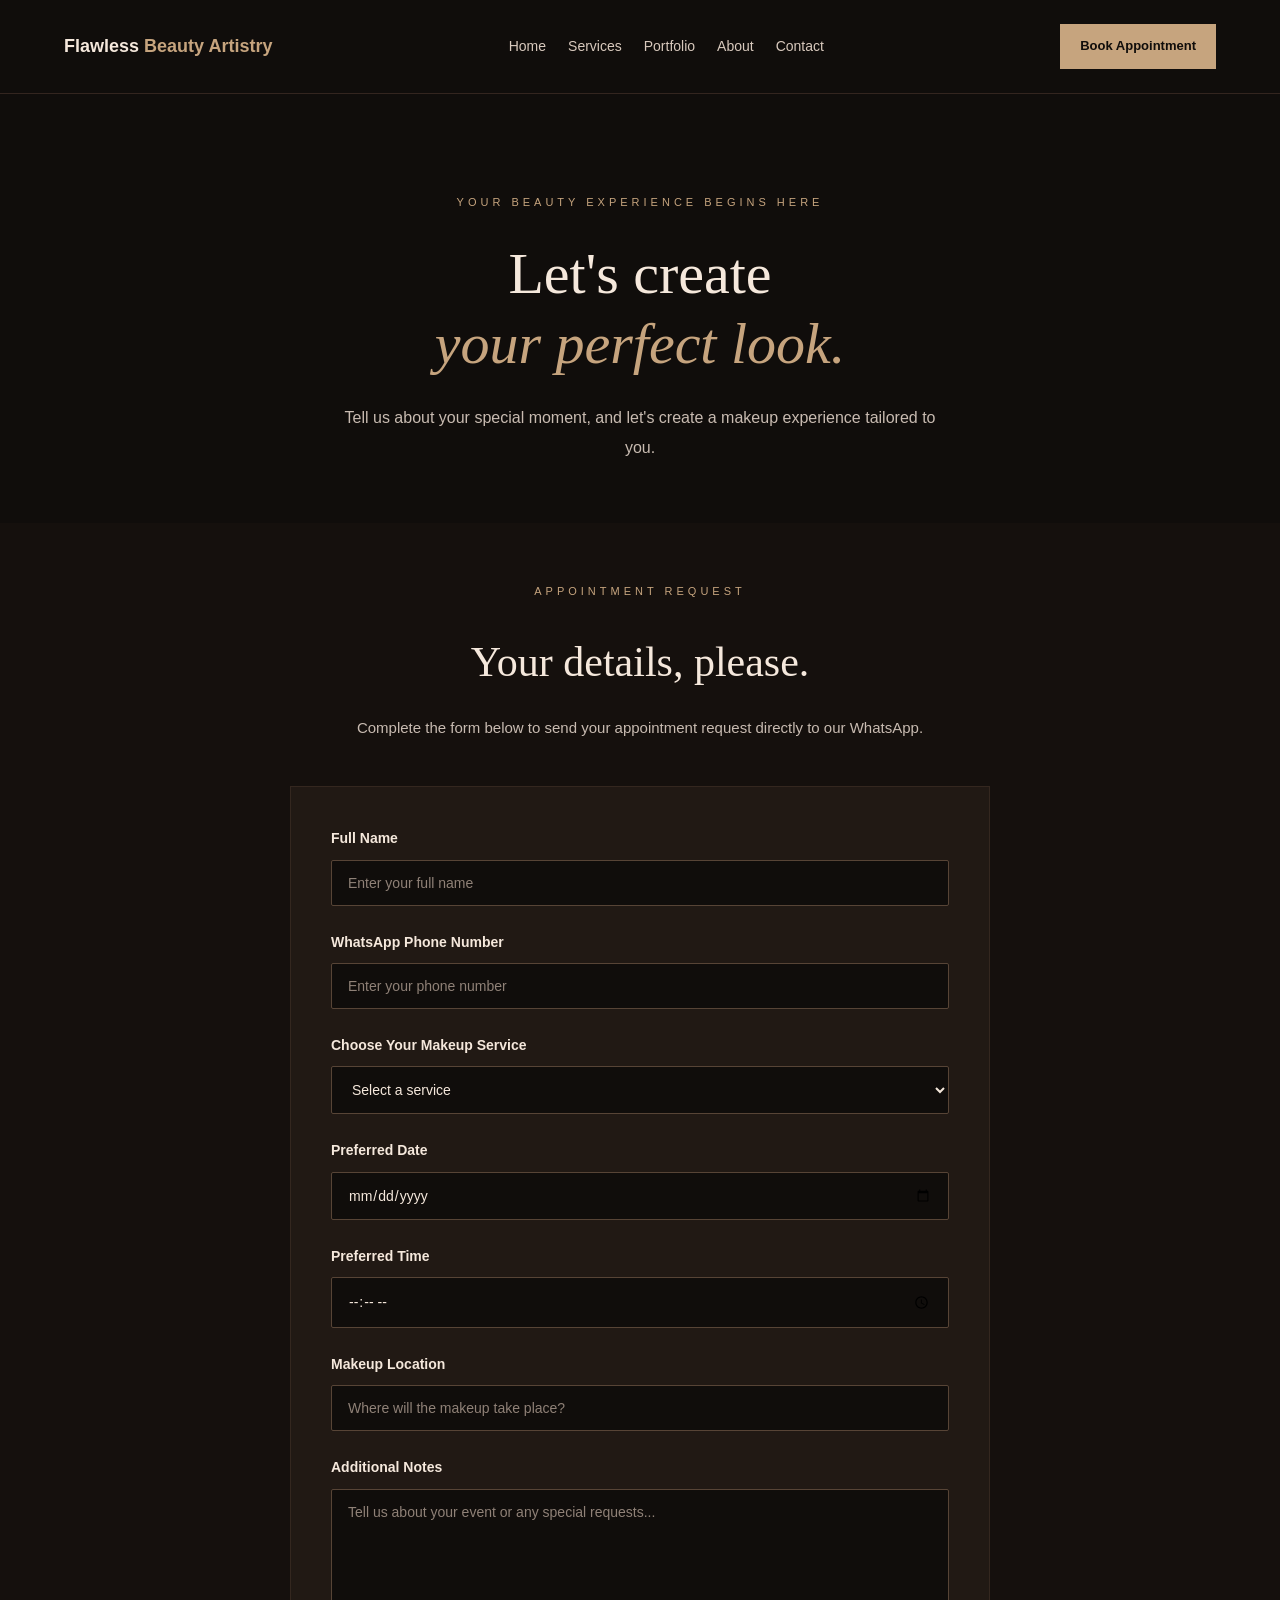
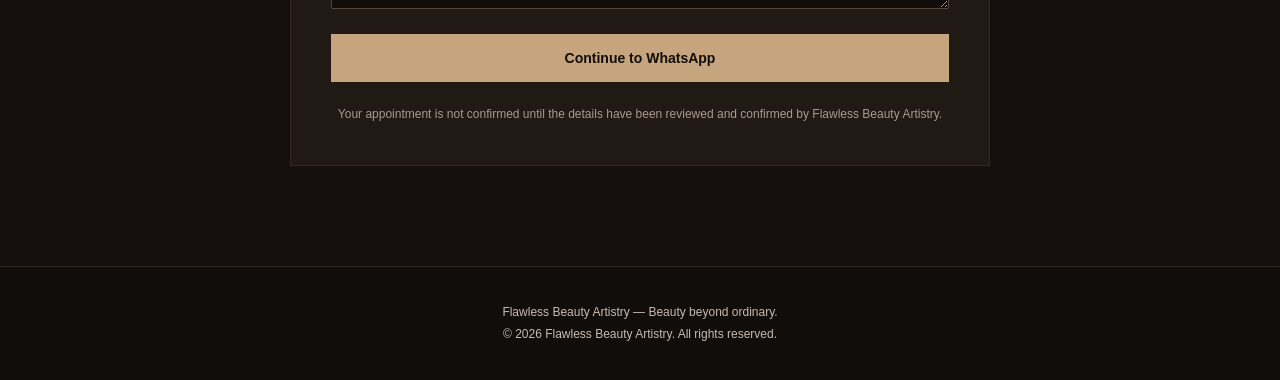
==== booking.html @ 5c8e1e5b "Initial commit: Flawless Beauty Artistry website" ====
<!DOCTYPE html>
<html lang="en">

<head>
    <meta charset="UTF-8">
    <meta name="viewport" content="width=device-width, initial-scale=1.0">

    <link rel="stylesheet" href="style.css">

    <title>Book an Appointment | Flawless Beauty Artistry</title>
</head>

<body>

    <!-- WEBSITE HEADER -->
    <header class="site-header">

        <a href="index.html" class="logo">
            Flawless <span>Beauty Artistry</span>
        </a>

        <nav class="main-nav">
            <a href="index.html">Home</a>
            <a href="services.html">Services</a>
            <a href="portfolio.html">Portfolio</a>
            <a href="about.html">About</a>
            <a href="contact.html">Contact</a>
        </nav>

        <a href="booking.html" class="booking-button">
            Book Appointment
        </a>

    </header>


    <!-- BOOKING PAGE INTRODUCTION -->
    <section class="booking-hero">

        <p class="section-label">YOUR BEAUTY EXPERIENCE BEGINS HERE</p>

        <h1>
            Let's create
            <span>your perfect look.</span>
        </h1>

        <p class="booking-intro">
            Tell us about your special moment, and let's create
            a makeup experience tailored to you.
        </p>

    </section>


    <!-- BOOKING FORM SECTION -->
    <section class="booking-form-section">

        <div class="booking-form-heading">

            <p class="section-label">APPOINTMENT REQUEST</p>

            <h2>Your details, please.</h2>

            <p>
                Complete the form below to send your appointment
                request directly to our WhatsApp.
            </p>

        </div>


        <!-- JavaScript will handle the form submission -->
        <form id="booking-form">

            <!-- CLIENT INFORMATION -->
            <div class="form-group">

                <label for="client-name">Full Name</label>

                <input
                    type="text"
                    id="client-name"
                    name="clientName"
                    placeholder="Enter your full name"
                    required
                >

            </div>


            <div class="form-group">

                <label for="client-phone">WhatsApp Phone Number</label>

                <input
                    type="tel"
                    id="client-phone"
                    name="clientPhone"
                    placeholder="Enter your phone number"
                    required
                >

            </div>


            <!-- MAKEUP SERVICE -->
            <div class="form-group">

                <label for="makeup-service">Choose Your Makeup Service</label>

                <select id="makeup-service" name="makeupService" required>

                    <option value="">Select a service</option>

                    <option value="Bridal Makeup">Bridal Makeup</option>

                    <option value="Traditional Wedding Makeup">
                        Traditional Wedding Makeup
                    </option>

                    <option value="Special Occasion Makeup">
                        Special Occasion Makeup
                    </option>

                    <option value="Photoshoot Makeup">
                        Photoshoot Makeup
                    </option>

                    <option value="Other">Other</option>

                </select>

            </div>


            <!-- APPOINTMENT DATE AND TIME -->
            <div class="form-group">

                <label for="appointment-date">Preferred Date</label>

                <input
                    type="date"
                    id="appointment-date"
                    name="appointmentDate"
                    required
                >

            </div>


            <div class="form-group">

                <label for="appointment-time">Preferred Time</label>

                <input
                    type="time"
                    id="appointment-time"
                    name="appointmentTime"
                    required
                >

            </div>


            <!-- LOCATION -->
            <div class="form-group">

                <label for="appointment-location">Makeup Location</label>

                <input
                    type="text"
                    id="appointment-location"
                    name="appointmentLocation"
                    placeholder="Where will the makeup take place?"
                    required
                >

            </div>


            <!-- ADDITIONAL INFORMATION -->
            <div class="form-group">

                <label for="additional-notes">
                    Additional Notes
                </label>

                <textarea
                    id="additional-notes"
                    name="additionalNotes"
                    rows="5"
                    placeholder="Tell us about your event or any special requests..."
                ></textarea>

            </div>


            <!-- FORM SUBMISSION -->
            <button type="submit" class="booking-button">
                Continue to WhatsApp
            </button>

            <p class="form-note">
                Your appointment is not confirmed until the details
                have been reviewed and confirmed by Flawless Beauty Artistry.
            </p>

        </form>

    </section>


    <!-- WEBSITE FOOTER -->
    <footer class="site-footer">

        <p>
            Flawless Beauty Artistry — Beauty beyond ordinary.
        </p>

        <p>
            &copy; 2026 Flawless Beauty Artistry. All rights reserved.
        </p>

    </footer>


    <!-- JavaScript -->
    <script src="script.js"></script>

</body>

</html>
---- style.css ----
/* STEP 1: Basic page reset */

* {
    margin: 0;
    padding: 0;
    box-sizing: border-box;
}

/* STEP 2: Main website appearance */

body {
    background-color: #100D0B;
    color: #F5E8DC;
    font-family: Arial, sans-serif;
    line-height: 1.6;
}


/* NAVIGATION BAR */

.site-header {

display: flex;
flex-wrap: wrap;
justify-content: space-between;
align-items: center;
padding: 24px 5%;
border-bottom: 1px solid #33251F;
gap: 30px;

}

.logo {
  
color: #F5E8DC;
text-decoration: none;
font-size: 18px;
font-weight: bold;
white-space: nowrap;

}

.logo span {
color: #C6A47E;
}

.main-nav {
display: flex;
align-items: center;
gap: 22px;
}

.main-nav a {
color: #D8C9BD;
text-decoration: none;
font-size: 14px;
transition: color 0.3s ease;
}

.main-nav a:hover {
color: #C6A47E;
}

.booking-button {
display: inline-block;
background-color: #C6A47E;
color: #100D0B;
padding: 12px 20px;
text-decoration: none;
font-size: 13px;
font-weight: bold;
white-space: nowrap;
transition: background-color 0.3s ease;
}

.booking-button:hover {
background-color: #E1C6A5;
}

/* HERO SECTION */

.hero {
min-height: 80vh;
display: grid;
grid-template-columns: 1fr 0.9fr;
align-items: center;
gap: 55px;
padding: 60px 8%;

}

.hero-content {
max-width: 600px;
}

.hero-label {
color: #C6A47E;
font-size: 12px;
letter-spacing: 4px;
margin-bottom: 25px;
}

.hero h1 {
font-family: Georgia, serif;
font-size: clamp(42px, 5vw, 72px);
font-weight: normal;
line-height: 1.12;
margin-bottom: 25px;
}

.hero h1 span {
display: block;
color: #C6A47E;
font-style: italic;
}

.hero-description {
color: #C8BBB1;
font-size: 16px;
line-height: 1.9;
max-width: 460px;
margin-bottom: 32px;
}

.hero-buttons {
display: flex;
align-items: center;
flex-wrap: wrap;
gap: 18px;
}

.secondary-button {
color: #F5E8DC;
text-decoration: none;
font-size: 14px;
border-bottom: 1px solid #C6A47E;
padding: 10px 0;
}

.hero-note {
margin-top: 45px;
color: #8F8177;
font-size: 10px;
letter-spacing: 2px;
}

.hero-image {
width: 100%;
height: 540px;
overflow: hidden;
}

.hero-image img {
width: 100%;
height: 100%;
object-fit: cover;
display: block;
}

/* BRAND INTRODUCTION SECTION */

.brand-intro {
padding: 110px 8%;
background-color: #100D0B;
text-align: center;
}

.brand-intro-content {
max-width: 850px;
margin: 0 auto;
}

.section-label {
color: #C6A47E;
font-size: 11px;
letter-spacing: 4px;
margin-bottom: 28px;
}

.brand-intro h2 {
color: #F5E8DC;
font-family: Georgia, serif;
font-size: clamp(32px, 4vw, 52px);
font-weight: 400;
line-height: 1.25;
margin-bottom: 28px;
}

.brand-intro h2 span {
display: block;
color: #C6A47E;
font-style: italic;
}

.brand-description {
max-width: 650px;
margin: 0 auto;
color: #C8BBB1;
font-size: 15px;
line-height: 1.9;
}

.brand-divider {
width: 65px;
height: 1px;
background-color: #C6A47E;
margin: 38px auto;
}

.brand-signature {
color: #C6A47E;
font-size: 10px;
letter-spacing: 3px;
line-height: 1.8;
}

/* SERVICES SECTION */

.services-section {
padding: 110px 8%;
background-color: #15100D;
}

.services-heading {
max-width: 700px;
margin: 0 auto 60px;
text-align: center;
}

.services-heading h2 {
color: #F5E8DC;
font-family: Georgia, serif;
font-size: clamp(32px, 4vw, 52px);
font-weight: 400;
line-height: 1.2;
margin-bottom: 24px;
}

.services-heading h2 span {
display: block;
color: #C6A47E;
font-style: italic;
}

.services-intro {
max-width: 550px;
margin: 0 auto;
color: #C8BBB1;
font-size: 15px;
line-height: 1.9;
}

.services-grid {
display: grid;
grid-template-columns: repeat(3, minmax(0, 1fr));
gap: 28px;
}

.service-card {
min-width: 0;
}

.service-image {
position: relative;
height: 340px;
background-color: #28201A;
overflow: hidden;
}

.service-image span {
position: absolute;
top: 18px;
left: 18px;
color: #F5E8DC;
font-size: 12px;
letter-spacing: 2px;
}

.service-info {
padding: 24px 0;
}

.service-info h3 {
color: #F5E8DC;
font-family: Georgia, serif;
font-size: 24px;
font-weight: 400;
margin-bottom: 12px;
}

.service-info p {
color: #C8BBB1;
font-size: 14px;
line-height: 1.8;
}

.services-footer {
margin-top: 35px;
text-align: center;
}

/* PORTFOLIO SECTION */

.portfolio-section {
padding: 110px 8%;
background-color: #100D0B;
}

.portfolio-heading {
max-width: 700px;
margin: 0 auto 60px;
text-align: center;
}

.portfolio-heading h2 {
color: #F5E8DC;
font-family: Georgia, serif;
font-size: clamp(32px, 4vw, 52px);
font-weight: 400;
line-height: 1.2;
margin-bottom: 24px;
}

.portfolio-heading h2 span {
display: block;
color: #C6A47E;
font-style: italic;
}

.portfolio-intro {
max-width: 550px;
margin: 0 auto;
color: #C8BBB1;
font-size: 15px;
line-height: 1.9;
}

.portfolio-grid {
display: grid;
grid-template-columns: repeat(3, minmax(0, 1fr));
gap: 28px;
}

.portfolio-item {
position: relative;
min-width: 0;
height: 400px;
overflow: hidden;
background-color: #28201A;
}

.portfolio-item img {
width: 100%;
height: 100%;
display: block;
object-fit: cover;
}

.portfolio-caption {

position: absolute;
right: 0;
bottom: 0;
left: 0;
padding: 50px 22px 22px;
background: linear-gradient(
transparent,
rgba(16, 13, 11, 0.95)
);

}

.portfolio-caption span {
color: #C6A47E;
font-size: 10px;
letter-spacing: 2px;
}

.portfolio-caption h3 {
margin-top: 10px;
color: #F5E8DC;
font-family: Georgia, serif;
font-size: 24px;
font-weight: 400;
}

.portfolio-footer {

margin-top: 40px;
text-align: center;

}


/* ABOUT THE ARTIST SECTION */

.about-artist {
display: grid;
grid-template-columns: 0.9fr 1.1fr;
align-items: center;
gap: 80px;
padding: 110px 8%;
background-color: #15100D;
}

.about-artist-image {
height: 520px;
overflow: hidden;
}

.about-artist-image img {
width: 100%;
height: 100%;
display: block;
object-fit: cover;
}

.about-artist-content h2 {
margin-bottom: 28px;
color: #F5E8DC;
font-family: Georgia, serif;
font-size: clamp(32px, 4vw, 48px);
font-weight: 400;
line-height: 1.25;
}

.about-artist-content h2 span {
display: block;
color: #C6A47E;
font-style: italic;
}

.about-artist-description {
margin-bottom: 20px;
color: #C8BBB1;
font-size: 15px;
line-height: 1.9;
}

.about-artist-content .secondary-button {
display: inline-block;
margin-top: 14px;
}


/* BOOKING CALL-TO-ACTION SECTION */

.booking-cta {
padding: 110px 8%;
text-align: center;
background-color: #211914;
}

.booking-cta h2 {
max-width: 850px;
margin: 0 auto 25px;
color: #F5E8DC;
font-family: Georgia, serif;
font-size: clamp(32px, 4vw, 52px);
font-weight: 400;
line-height: 1.25;
}

.booking-cta h2 span {
display: block;
color: #C6A47E;
font-style: italic;
}

.booking-cta-description {
max-width: 600px;
margin: 0 auto 35px;
color: #C8BBB1;
font-size: 15px;
line-height: 1.9;
}

.booking-cta-button {
display: inline-block;
padding: 16px 28px;
background-color: #C6A47E;
color: #100D0B;
text-decoration: none;
font-size: 13px;
font-weight: bold;
transition: background-color 0.3s ease;
}

.booking-cta-button:hover {
background-color: #E1C6A5;
}

.booking-cta-note {

margin-top: 35px;
color: #8F8177;
font-size: 10px;
letter-spacing: 3px;
line-height: 1.8;

}


/* CONTACT SECTION */

.contact-section {
padding: 110px 8%;
text-align: center;
background-color: #100D0B;
}

.contact-section h2 {
max-width: 800px;
margin: 0 auto 25px;
color: #F5E8DC;
font-family: Georgia, serif;
font-size: clamp(32px, 4vw, 52px);
font-weight: 400;
line-height: 1.25;
}

.contact-section h2 span {
display: block;
color: #C6A47E;
font-style: italic;
}

.contact-description {
max-width: 600px;
margin: 0 auto 35px;
color: #C8BBB1;
font-size: 15px;
line-height: 1.9;
}

.contact-links {
display: flex;
justify-content: center;
align-items: center;
flex-wrap: wrap;
gap: 18px;
}

.contact-link {
display: inline-block;
padding: 15px 25px;
background-color: #C6A47E;
color: #100D0B;
text-decoration: none;
font-size: 13px;
font-weight: bold;
transition: background-color 0.3s ease;
}

.contact-link:hover {
background-color: #E1C6A5;
}

.secondary-contact-link {
background-color: transparent;
color: #F5E8DC;
border: 1px solid #C6A47E;
}

.secondary-contact-link:hover {
background-color: #211914;
}

.contact-note {
margin-top: 40px;
color: #8F8177;
font-size: 10px;
letter-spacing: 2px;
line-height: 1.8;
}


/* WEBSITE FOOTER */

.site-footer {
padding: 70px 8% 25px;
background-color: #17110E;
border-top: 1px solid #34271F;
}

.footer-main {
display: grid;
grid-template-columns: 2fr 1fr 1fr;
gap: 60px;
padding-bottom: 55px;
}

.footer-logo {
display: inline-block;
margin-bottom: 20px;
color: #F5E8DC;
font-size: 22px;
font-weight: bold;
text-decoration: none;
}

.footer-logo span {
color: #C6A47E;
}

.footer-brand p {
max-width: 350px;
color: #C8BBB1;
font-size: 14px;
line-height: 1.9;
}

.footer-navigation h3,
.footer-contact h3 {
margin-bottom: 22px;
color: #C6A47E;
font-size: 11px;
letter-spacing: 2px;
}

.footer-navigation a,
.footer-contact a {
display: block;
width: fit-content;
margin-bottom: 14px;
color: #C8BBB1;
font-size: 13px;
text-decoration: none;
transition: color 0.3s ease;
}

.footer-navigation a:hover,
.footer-contact a:hover {
color: #C6A47E;
}

.footer-bottom {
display: flex;
justify-content: space-between;
align-items: center;
flex-wrap: wrap;
gap: 15px;
padding-top: 25px;
border-top: 1px solid #34271F;
}

.footer-bottom p {
margin: 0;
color: #8F8177;
font-size: 11px;
line-height: 1.8;
}




/* RESPONSIVE LAYOUT — TABLETS AND MOBILE */

@media (max-width: 768px) {

/* HERO SECTION */
.hero {
    grid-template-columns: 1fr;
    gap: 40px;
    padding: 60px 6%;
}

.hero-image {
    height: 450px;
}

.hero-note {
    margin-top: 30px;
}

/* MOBILE HEADER */
.site-header {
    flex-direction: column;
    align-items: flex-start;
    gap: 18px;
    padding: 20px 6%;
}

.main-nav {
    display: flex;
    flex-wrap: wrap;
    gap: 18px 20px;
    width: 100%;
}

.booking-button {
    align-self: flex-start;
}

/* SERVICES SECTION */
.services-grid {
    grid-template-columns: repeat(2, minmax(0, 1fr));
    gap: 24px;
}

/* PORTFOLIO SECTION */
.portfolio-grid {
    grid-template-columns: repeat(2, minmax(0, 1fr));
    gap: 20px;
}

/* ABOUT THE ARTIST */
.about-artist {
    grid-template-columns: 1fr;
    gap: 40px;
}

/* FOOTER */
.footer-main {
    grid-template-columns: repeat(2, minmax(0, 1fr));
    gap: 35px;
}

.footer-brand {
    grid-column: 1 / -1;
}

}





/* SMALL MOBILE SCREENS */

@media (max-width: 480px) {


/* HERO SECTION */
.hero {
    padding: 45px 6%;
    gap: 30px;
}

.hero-image {
    height: 360px;
}

.hero-buttons {
    align-items: flex-start;
    gap: 16px;
}

/* SERVICES */
.services-grid {
    grid-template-columns: 1fr;
}

/* PORTFOLIO */
.portfolio-grid {
    grid-template-columns: 1fr;
}

/* BOOKING SECTION */
.booking-cta,
.contact-section {
    padding: 75px 6%;
}

/* FOOTER */
.site-footer {
    padding: 55px 6% 25px;
}

.footer-main {
    grid-template-columns: 1fr;
    gap: 35px;
}

.footer-brand {
    grid-column: auto;
}

.footer-bottom {
    flex-direction: column;
    align-items: flex-start;
}

}




/* ========================================
   BOOKING PAGE
======================================== */

.booking-hero {
    padding: 100px 8% 60px;
    text-align: center;
    background-color: #100D0B;
}

.booking-hero h1 {
    color: #F5E8DC;
    font-family: Georgia, serif;
    font-size: clamp(36px, 5vw, 58px);
    font-weight: 400;
    line-height: 1.2;
    margin-bottom: 24px;
}

.booking-hero h1 span {
    display: block;
    color: #C6A47E;
    font-style: italic;
}

.booking-intro {
    max-width: 600px;
    margin: 0 auto;
    color: #C8BBB1;
    font-size: 16px;
    line-height: 1.9;
}

.booking-form-section {
    padding: 60px 8% 100px;
    background-color: #15100D;
}

.booking-form-heading {
    max-width: 650px;
    margin: 0 auto 45px;
    text-align: center;
}

.booking-form-heading h2 {
    color: #F5E8DC;
    font-family: Georgia, serif;
    font-size: clamp(30px, 4vw, 42px);
    font-weight: 400;
    margin-bottom: 18px;
}

.booking-form-heading > p:last-child {
    color: #C8BBB1;
    font-size: 15px;
    line-height: 1.8;
}

#booking-form {
    max-width: 700px;
    margin: 0 auto;
    padding: 40px;
    background-color: #211914;
    border: 1px solid #34271F;
}

.form-group {
    margin-bottom: 25px;
}

.form-group label {
    display: block;
    margin-bottom: 10px;
    color: #F5E8DC;
    font-size: 14px;
    font-weight: 600;
}

.form-group input,
.form-group select,
.form-group textarea {
    display: block;
    width: 100%;
    padding: 14px 16px;
    background-color: #100D0B;
    color: #F5E8DC;
    border: 1px solid #574436;
    border-radius: 2px;
    font-family: Arial, sans-serif;
    font-size: 14px;
    outline: none;
}

.form-group input:focus,
.form-group select:focus,
.form-group textarea:focus {
    border-color: #C6A47E;
}

.form-group input::placeholder,
.form-group textarea::placeholder {
    color: #8F8177;
}

.form-group textarea {
    resize: vertical;
    min-height: 120px;
}

#booking-form .booking-button {
    width: 100%;
    padding: 16px 20px;
    border: none;
    cursor: pointer;
    font-size: 14px;
}

.form-note {
    margin-top: 22px;
    color: #A99A8E;
    font-size: 12px;
    line-height: 1.8;
    text-align: center;
}

.site-footer {
    padding: 35px 8%;
    background-color: #100D0B;
    color: #C8BBB1;
    text-align: center;
    font-size: 12px;
    line-height: 1.8;
}

@media (max-width: 768px) {
    .booking-hero {
        padding: 65px 6% 40px;
    }

    .booking-form-section {
        padding: 45px 6% 65px;
    }

    #booking-form {
        padding: 25px 20px;
    }

    .booking-form-heading {
        margin-bottom: 30px;
    }
}

@media (max-width: 480px) {
    #booking-form {
        padding: 22px 16px;
    }

    .form-group input,
    .form-group select,
    .form-group textarea {
        padding: 13px 12px;
    }
}
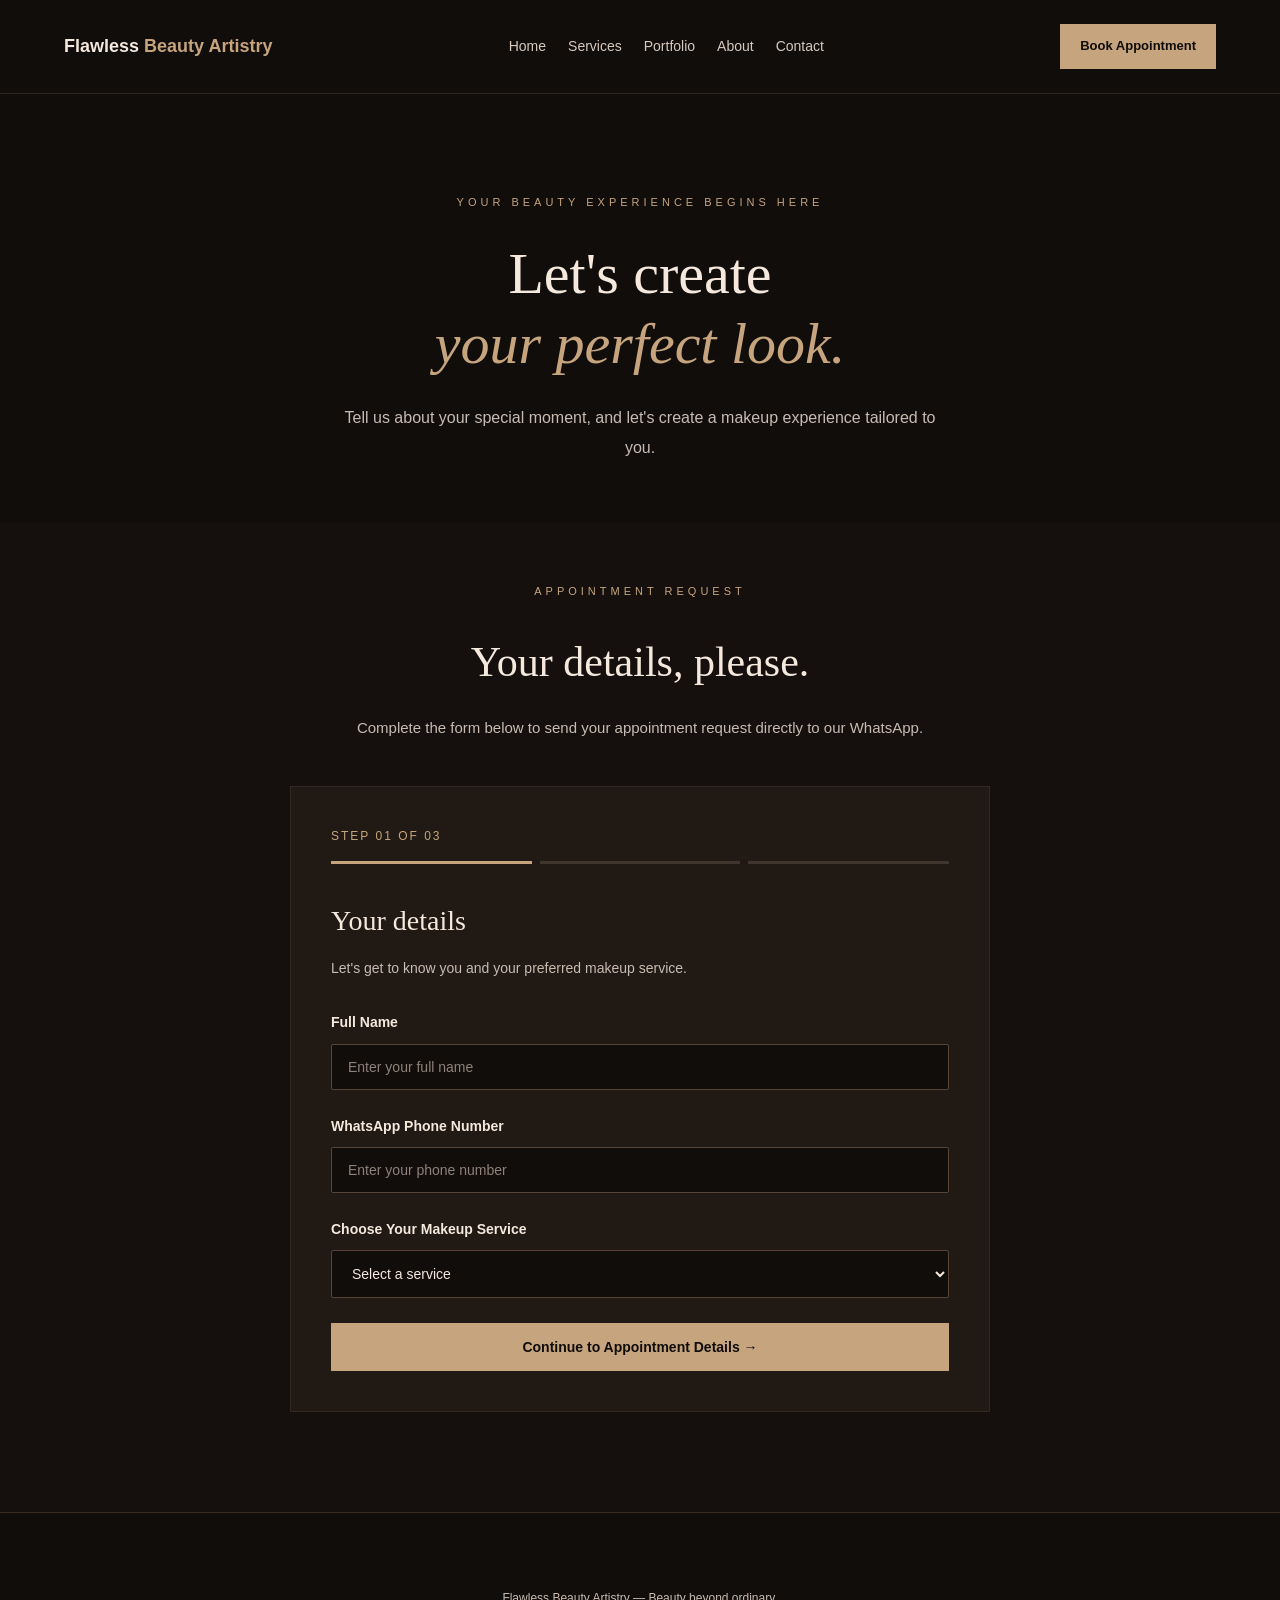
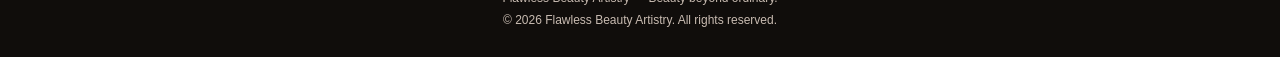
==== commit 3931aa75: "Add multi-step booking form and summary" ====
--- a/booking.html
+++ b/booking.html
@@ -72,138 +72,149 @@
         <!-- JavaScript will handle the form submission -->
         <form id="booking-form">
 
-            <!-- CLIENT INFORMATION -->
-            <div class="form-group">
-
-                <label for="client-name">Full Name</label>
-
-                <input
-                    type="text"
-                    id="client-name"
-                    name="clientName"
-                    placeholder="Enter your full name"
-                    required
-                >
-
-            </div>
-
-
-            <div class="form-group">
-
-                <label for="client-phone">WhatsApp Phone Number</label>
-
-                <input
-                    type="tel"
-                    id="client-phone"
-                    name="clientPhone"
-                    placeholder="Enter your phone number"
-                    required
-                >
-
-            </div>
-
-
-            <!-- MAKEUP SERVICE -->
-            <div class="form-group">
-
-                <label for="makeup-service">Choose Your Makeup Service</label>
-
-                <select id="makeup-service" name="makeupService" required>
-
-                    <option value="">Select a service</option>
-
-                    <option value="Bridal Makeup">Bridal Makeup</option>
-
-                    <option value="Traditional Wedding Makeup">
-                        Traditional Wedding Makeup
-                    </option>
-
-                    <option value="Special Occasion Makeup">
-                        Special Occasion Makeup
-                    </option>
-
-                    <option value="Photoshoot Makeup">
-                        Photoshoot Makeup
-                    </option>
-
-                    <option value="Other">Other</option>
-
-                </select>
-
-            </div>
-
-
-            <!-- APPOINTMENT DATE AND TIME -->
-            <div class="form-group">
-
-                <label for="appointment-date">Preferred Date</label>
-
-                <input
-                    type="date"
-                    id="appointment-date"
-                    name="appointmentDate"
-                    required
-                >
-
-            </div>
-
-
-            <div class="form-group">
-
-                <label for="appointment-time">Preferred Time</label>
-
-                <input
-                    type="time"
-                    id="appointment-time"
-                    name="appointmentTime"
-                    required
-                >
-
-            </div>
-
-
-            <!-- LOCATION -->
-            <div class="form-group">
-
-                <label for="appointment-location">Makeup Location</label>
-
-                <input
-                    type="text"
-                    id="appointment-location"
-                    name="appointmentLocation"
-                    placeholder="Where will the makeup take place?"
-                    required
-                >
-
-            </div>
-
-
-            <!-- ADDITIONAL INFORMATION -->
-            <div class="form-group">
-
-                <label for="additional-notes">
-                    Additional Notes
-                </label>
-
-                <textarea
-                    id="additional-notes"
-                    name="additionalNotes"
-                    rows="5"
-                    placeholder="Tell us about your event or any special requests..."
-                ></textarea>
-
-            </div>
-
-
-            <!-- FORM SUBMISSION -->
-            <button type="submit" class="booking-button">
-                Continue to WhatsApp
-            </button>
-
-            <p class="form-note">
-                Your appointment is not confirmed until the details
-                have been reviewed and confirmed by Flawless Beauty Artistry.
-            </p>
+            <!-- BOOKING PROGRESS -->
+            <div class="booking-progress">
+
+                <p id="step-counter">STEP 01 OF 03</p>
+
+                <div class="progress-track">
+                    <span class="progress-segment active"></span>
+                    <span class="progress-segment"></span>
+                    <span class="progress-segment"></span>
+                </div>
+
+            </div>
+
+
+            <!-- STEP 1: CUSTOMER DETAILS -->
+            <div class="booking-step" id="step-1">
+
+                <h2>Your details</h2>
+                <p>Let's get to know you and your preferred makeup service.</p>
+
+                <div class="form-group">
+                    <label for="client-name">Full Name</label>
+
+                    <input type="text" id="client-name" name="clientName" placeholder="Enter your full name" required>
+                </div>
+
+
+                <div class="form-group">
+                    <label for="client-phone">WhatsApp Phone Number</label>
+
+                    <input type="tel" id="client-phone" name="clientPhone" placeholder="Enter your phone number"
+                        required>
+                </div>
+
+
+                <div class="form-group">
+                    <label for="makeup-service">Choose Your Makeup Service</label>
+
+                    <select id="makeup-service" name="makeupService" required>
+
+                        <option value="">Select a service</option>
+                        <option value="Bridal Makeup">Bridal Makeup</option>
+                        <option value="Traditional Wedding Makeup">Traditional Wedding Makeup</option>
+                        <option value="Special Occasion Makeup">Special Occasion Makeup</option>
+                        <option value="Photoshoot Makeup">Photoshoot Makeup</option>
+                        <option value="Other">Other</option>
+
+                    </select>
+                </div>
+
+
+                <button type="button" class="booking-button next-step">
+                    Continue to Appointment Details →
+                </button>
+
+            </div>
+
+
+            <!-- STEP 2: APPOINTMENT DETAILS -->
+            <div class="booking-step" id="step-2" hidden>
+
+                <h2>Appointment details</h2>
+                <p>Tell us when and where you'd like your appointment.</p>
+
+                <div class="form-group">
+                    <label for="appointment-date">Preferred Date</label>
+
+                    <input type="date" id="appointment-date" name="appointmentDate" required>
+                </div>
+
+
+                <div class="form-group">
+                    <label for="appointment-time">Preferred Time</label>
+
+                    <input type="time" id="appointment-time" name="appointmentTime" required>
+                </div>
+
+
+                <div class="form-group">
+                    <label for="appointment-location">Makeup Location</label>
+
+                    <input type="text" id="appointment-location" name="appointmentLocation"
+                        placeholder="Where will the makeup take place?" required>
+                </div>
+
+
+                <div class="form-group">
+                    <label for="additional-notes">Additional Notes</label>
+
+                    <textarea id="additional-notes" name="additionalNotes" rows="5"
+                        placeholder="Tell us about your event or special requests..."></textarea>
+                </div>
+
+
+                <div class="step-navigation">
+
+                    <button type="button" class="previous-step">
+                        ← Back
+                    </button>
+
+                    <button type="button" class="booking-button next-step">
+                        Review Booking →
+                    </button>
+
+                </div>
+
+            </div>
+
+
+            <!-- STEP 3: REVIEW BOOKING -->
+            <div class="booking-step" id="step-3" hidden>
+
+                <h2>Review your booking</h2>
+
+                <p>
+                    Please review your information before sending
+                    your appointment request.
+                </p>
+
+                <div id="booking-summary">
+
+                    <!-- JavaScript will display booking details here -->
+
+                </div>
+
+                <div class="step-navigation">
+
+                    <button type="button" class="previous-step">
+                        ← Back
+                    </button>
+
+                    <button type="submit" class="booking-button">
+                        Send Booking Request via WhatsApp →
+                    </button>
+
+                </div>
+
+                <p class="form-note">
+                    Your appointment is not confirmed until
+                    Flawless Beauty Artistry reviews and confirms your request.
+                </p>
+
+            </div>
 
         </form>
 
@@ -229,5 +240,4 @@
 
 </body>
 
-</html>
-
+</html>
--- a/style.css
+++ b/style.css
@@ -20,374 +20,418 @@
 
 .site-header {
 
-display: flex;
-flex-wrap: wrap;
-justify-content: space-between;
-align-items: center;
-padding: 24px 5%;
-border-bottom: 1px solid #33251F;
-gap: 30px;
+    display: flex;
+    flex-wrap: wrap;
+    justify-content: space-between;
+    align-items: center;
+    padding: 24px 5%;
+    border-bottom: 1px solid #33251F;
+    gap: 30px;
 
 }
 
 .logo {
-  
-color: #F5E8DC;
-text-decoration: none;
-font-size: 18px;
-font-weight: bold;
-white-space: nowrap;
+
+    color: #F5E8DC;
+    text-decoration: none;
+    font-size: 18px;
+    font-weight: bold;
+    white-space: nowrap;
 
 }
 
 .logo span {
-color: #C6A47E;
+    color: #C6A47E;
 }
 
 .main-nav {
-display: flex;
-align-items: center;
-gap: 22px;
+    display: flex;
+    align-items: center;
+    gap: 22px;
 }
 
 .main-nav a {
-color: #D8C9BD;
-text-decoration: none;
-font-size: 14px;
-transition: color 0.3s ease;
+    color: #D8C9BD;
+    text-decoration: none;
+    font-size: 14px;
+    transition: color 0.3s ease;
 }
 
 .main-nav a:hover {
-color: #C6A47E;
+    color: #C6A47E;
+}
+
+.main-nav .booking-button {
+
+    margin-left: 25px;
+
+}
+
+/* HEADER BOOOKING  BUTTON */
+
+.main-nav .booking-button {
+    background-color: #C6A47E;
+    color: #100D0B;
+    text-decoration: none;
+    padding: 15px 25px;
+    font-weight: bold;
+    border: none;
+
+}
+
+.main-nav .booking-button:hover {
+
+    background-color: #E1C6A5;
+    color: #100D0B;
+
 }
 
 .booking-button {
-display: inline-block;
-background-color: #C6A47E;
-color: #100D0B;
-padding: 12px 20px;
-text-decoration: none;
-font-size: 13px;
-font-weight: bold;
-white-space: nowrap;
-transition: background-color 0.3s ease;
+    display: inline-block;
+    background-color: #C6A47E;
+    color: #100D0B;
+    padding: 12px 20px;
+    text-decoration: none;
+    font-size: 13px;
+    font-weight: bold;
+    white-space: nowrap;
+    transition: background-color 0.3s ease;
 }
 
 .booking-button:hover {
-background-color: #E1C6A5;
+    background-color: #E1C6A5;
 }
 
 /* HERO SECTION */
 
 .hero {
-min-height: 80vh;
-display: grid;
-grid-template-columns: 1fr 0.9fr;
-align-items: center;
-gap: 55px;
-padding: 60px 8%;
+    min-height: 80vh;
+    display: grid;
+    grid-template-columns: 1fr 0.9fr;
+    align-items: center;
+    gap: 55px;
+    padding: 60px 8%;
 
 }
 
 .hero-content {
-max-width: 600px;
+    max-width: 600px;
 }
 
 .hero-label {
-color: #C6A47E;
-font-size: 12px;
-letter-spacing: 4px;
-margin-bottom: 25px;
+    color: #C6A47E;
+    font-size: 12px;
+    letter-spacing: 4px;
+    margin-bottom: 25px;
 }
 
 .hero h1 {
-font-family: Georgia, serif;
-font-size: clamp(42px, 5vw, 72px);
-font-weight: normal;
-line-height: 1.12;
-margin-bottom: 25px;
+    font-family: Georgia, serif;
+    font-size: clamp(42px, 5vw, 72px);
+    font-weight: normal;
+    line-height: 1.08;
+    letter-spacing: -1.5px;
+    margin-bottom: 25px;
 }
 
 .hero h1 span {
-display: block;
-color: #C6A47E;
-font-style: italic;
+    display: block;
+    color: #C6A47E;
+    font-style: italic;
 }
 
 .hero-description {
-color: #C8BBB1;
-font-size: 16px;
-line-height: 1.9;
-max-width: 460px;
-margin-bottom: 32px;
+    color: #C8BBB1;
+    font-size: 16px;
+    line-height: 1.8;
+    max-width: 440px;
+    margin-bottom: 32px;
 }
 
 .hero-buttons {
-display: flex;
-align-items: center;
-flex-wrap: wrap;
-gap: 18px;
+    display: flex;
+    align-items: center;
+    flex-wrap: wrap;
+    gap: 18px;
 }
 
 .secondary-button {
-color: #F5E8DC;
-text-decoration: none;
-font-size: 14px;
-border-bottom: 1px solid #C6A47E;
-padding: 10px 0;
+    color: #F5E8DC;
+    text-decoration: none;
+    font-size: 14px;
+    border-bottom: 1px solid #C6A47E;
+    padding: 10px 0;
 }
 
 .hero-note {
-margin-top: 45px;
-color: #8F8177;
-font-size: 10px;
-letter-spacing: 2px;
+    margin-top: 45px;
+    color: #8F8177;
+    font-size: 10px;
+    letter-spacing: 2px;
 }
 
 .hero-image {
-width: 100%;
-height: 540px;
-overflow: hidden;
+    width: 100%;
+    max-width: 480px;
+    height: 540px;
+    overflow: hidden;
+    justify-self: end;
+    object-fit: cover;
+    /* overflow: hidden; */
 }
 
 .hero-image img {
-width: 100%;
-height: 100%;
-object-fit: cover;
-display: block;
+    width: 100%;
+    height: 100%;
+    object-fit: cover;
+    object-position: center 30%;
+    display: block;
+
 }
 
 /* BRAND INTRODUCTION SECTION */
 
 .brand-intro {
-padding: 110px 8%;
-background-color: #100D0B;
-text-align: center;
+    padding: 110px 8%;
+    background-color: #100D0B;
+    text-align: center;
 }
 
 .brand-intro-content {
-max-width: 850px;
-margin: 0 auto;
+    max-width: 850px;
+    margin: 0 auto;
 }
 
 .section-label {
-color: #C6A47E;
-font-size: 11px;
-letter-spacing: 4px;
-margin-bottom: 28px;
+    color: #C6A47E;
+    font-size: 11px;
+    letter-spacing: 4px;
+    margin-bottom: 28px;
 }
 
 .brand-intro h2 {
-color: #F5E8DC;
-font-family: Georgia, serif;
-font-size: clamp(32px, 4vw, 52px);
-font-weight: 400;
-line-height: 1.25;
-margin-bottom: 28px;
+    color: #F5E8DC;
+    font-family: Georgia, serif;
+    font-size: clamp(32px, 4vw, 52px);
+    font-weight: 400;
+    line-height: 1.25;
+    margin-bottom: 28px;
 }
 
 .brand-intro h2 span {
-display: block;
-color: #C6A47E;
-font-style: italic;
+    display: block;
+    color: #C6A47E;
+    font-style: italic;
 }
 
 .brand-description {
-max-width: 650px;
-margin: 0 auto;
-color: #C8BBB1;
-font-size: 15px;
-line-height: 1.9;
+    max-width: 650px;
+    margin: 0 auto;
+    color: #C8BBB1;
+    font-size: 15px;
+    line-height: 1.9;
 }
 
 .brand-divider {
-width: 65px;
-height: 1px;
-background-color: #C6A47E;
-margin: 38px auto;
+    width: 65px;
+    height: 1px;
+    background-color: #C6A47E;
+    margin: 38px auto;
 }
 
 .brand-signature {
-color: #C6A47E;
-font-size: 10px;
-letter-spacing: 3px;
-line-height: 1.8;
+    color: #C6A47E;
+    font-size: 10px;
+    letter-spacing: 3px;
+    line-height: 1.8;
 }
 
 /* SERVICES SECTION */
 
 .services-section {
-padding: 110px 8%;
-background-color: #15100D;
+    padding: 110px 8%;
+    background-color: #15100D;
 }
 
 .services-heading {
-max-width: 700px;
-margin: 0 auto 60px;
-text-align: center;
+    max-width: 700px;
+    margin: 0 auto 60px;
+    text-align: center;
 }
 
 .services-heading h2 {
-color: #F5E8DC;
-font-family: Georgia, serif;
-font-size: clamp(32px, 4vw, 52px);
-font-weight: 400;
-line-height: 1.2;
-margin-bottom: 24px;
+    color: #F5E8DC;
+    font-family: Georgia, serif;
+    font-size: clamp(32px, 4vw, 52px);
+    font-weight: 400;
+    line-height: 1.2;
+    margin-bottom: 24px;
 }
 
 .services-heading h2 span {
-display: block;
-color: #C6A47E;
-font-style: italic;
+    display: block;
+    color: #C6A47E;
+    font-style: italic;
 }
 
 .services-intro {
-max-width: 550px;
-margin: 0 auto;
-color: #C8BBB1;
-font-size: 15px;
-line-height: 1.9;
+    max-width: 550px;
+    margin: 0 auto;
+    color: #C8BBB1;
+    font-size: 15px;
+    line-height: 1.9;
 }
 
 .services-grid {
-display: grid;
-grid-template-columns: repeat(3, minmax(0, 1fr));
-gap: 28px;
+    display: grid;
+    grid-template-columns: repeat(3, minmax(0, 1fr));
+    gap: 28px;
 }
 
 .service-card {
-min-width: 0;
+    min-width: 0;
 }
 
 .service-image {
-position: relative;
-height: 340px;
-background-color: #28201A;
-overflow: hidden;
+
+    position: relative;
+    width: 100%;
+    height: 340px;
+    overflow: hidden;
+    background-color: #28201A;
+
+}
+
+
+.service-image img {
+
+    width: 100%;
+    height: 100%;
+    display: block;
+    object-fit: cover;
+    object-position: center;
+
 }
 
 .service-image span {
-position: absolute;
-top: 18px;
-left: 18px;
-color: #F5E8DC;
-font-size: 12px;
-letter-spacing: 2px;
+    position: absolute;
+    top: 18px;
+    left: 18px;
+    color: #F5E8DC;
+    font-size: 12px;
+    letter-spacing: 2px;
 }
 
 .service-info {
-padding: 24px 0;
+    padding: 24px 0;
 }
 
 .service-info h3 {
-color: #F5E8DC;
-font-family: Georgia, serif;
-font-size: 24px;
-font-weight: 400;
-margin-bottom: 12px;
+    color: #F5E8DC;
+    font-family: Georgia, serif;
+    font-size: 24px;
+    font-weight: 400;
+    margin-bottom: 12px;
 }
 
 .service-info p {
-color: #C8BBB1;
-font-size: 14px;
-line-height: 1.8;
+    color: #C8BBB1;
+    font-size: 14px;
+    line-height: 1.8;
 }
 
 .services-footer {
-margin-top: 35px;
-text-align: center;
+    margin-top: 35px;
+    text-align: center;
 }
 
 /* PORTFOLIO SECTION */
 
 .portfolio-section {
-padding: 110px 8%;
-background-color: #100D0B;
+    padding: 110px 8%;
+    background-color: #100D0B;
 }
 
 .portfolio-heading {
-max-width: 700px;
-margin: 0 auto 60px;
-text-align: center;
+    max-width: 700px;
+    margin: 0 auto 60px;
+    text-align: center;
 }
 
 .portfolio-heading h2 {
-color: #F5E8DC;
-font-family: Georgia, serif;
-font-size: clamp(32px, 4vw, 52px);
-font-weight: 400;
-line-height: 1.2;
-margin-bottom: 24px;
+    color: #F5E8DC;
+    font-family: Georgia, serif;
+    font-size: clamp(32px, 4vw, 52px);
+    font-weight: 400;
+    line-height: 1.2;
+    margin-bottom: 24px;
 }
 
 .portfolio-heading h2 span {
-display: block;
-color: #C6A47E;
-font-style: italic;
+    display: block;
+    color: #C6A47E;
+    font-style: italic;
 }
 
 .portfolio-intro {
-max-width: 550px;
-margin: 0 auto;
-color: #C8BBB1;
-font-size: 15px;
-line-height: 1.9;
+    max-width: 550px;
+    margin: 0 auto;
+    color: #C8BBB1;
+    font-size: 15px;
+    line-height: 1.9;
 }
 
 .portfolio-grid {
-display: grid;
-grid-template-columns: repeat(3, minmax(0, 1fr));
-gap: 28px;
+    display: grid;
+    grid-template-columns: repeat(3, minmax(0, 1fr));
+    gap: 28px;
 }
 
 .portfolio-item {
-position: relative;
-min-width: 0;
-height: 400px;
-overflow: hidden;
-background-color: #28201A;
+    position: relative;
+    min-width: 0;
+    height: 400px;
+    overflow: hidden;
+    background-color: #28201A;
 }
 
 .portfolio-item img {
-width: 100%;
-height: 100%;
-display: block;
-object-fit: cover;
+    width: 100%;
+    height: 100%;
+    display: block;
+    object-fit: cover;
 }
 
 .portfolio-caption {
 
-position: absolute;
-right: 0;
-bottom: 0;
-left: 0;
-padding: 50px 22px 22px;
-background: linear-gradient(
-transparent,
-rgba(16, 13, 11, 0.95)
-);
+    position: absolute;
+    right: 0;
+    bottom: 0;
+    left: 0;
+    padding: 50px 22px 22px;
+    background: linear-gradient(transparent,
+            rgba(16, 13, 11, 0.95));
 
 }
 
 .portfolio-caption span {
-color: #C6A47E;
-font-size: 10px;
-letter-spacing: 2px;
+    color: #C6A47E;
+    font-size: 10px;
+    letter-spacing: 2px;
 }
 
 .portfolio-caption h3 {
-margin-top: 10px;
-color: #F5E8DC;
-font-family: Georgia, serif;
-font-size: 24px;
-font-weight: 400;
+    margin-top: 10px;
+    color: #F5E8DC;
+    font-family: Georgia, serif;
+    font-size: 24px;
+    font-weight: 400;
 }
 
 .portfolio-footer {
 
-margin-top: 40px;
-text-align: center;
+    margin-top: 40px;
+    text-align: center;
 
 }
 
@@ -395,108 +439,108 @@
 /* ABOUT THE ARTIST SECTION */
 
 .about-artist {
-display: grid;
-grid-template-columns: 0.9fr 1.1fr;
-align-items: center;
-gap: 80px;
-padding: 110px 8%;
-background-color: #15100D;
+    display: grid;
+    grid-template-columns: 0.9fr 1.1fr;
+    align-items: center;
+    gap: 80px;
+    padding: 110px 8%;
+    background-color: #15100D;
 }
 
 .about-artist-image {
-height: 520px;
-overflow: hidden;
+    height: 520px;
+    overflow: hidden;
 }
 
 .about-artist-image img {
-width: 100%;
-height: 100%;
-display: block;
-object-fit: cover;
+    width: 100%;
+    height: 100%;
+    display: block;
+    object-fit: cover;
 }
 
 .about-artist-content h2 {
-margin-bottom: 28px;
-color: #F5E8DC;
-font-family: Georgia, serif;
-font-size: clamp(32px, 4vw, 48px);
-font-weight: 400;
-line-height: 1.25;
+    margin-bottom: 28px;
+    color: #F5E8DC;
+    font-family: Georgia, serif;
+    font-size: clamp(32px, 4vw, 48px);
+    font-weight: 400;
+    line-height: 1.25;
 }
 
 .about-artist-content h2 span {
-display: block;
-color: #C6A47E;
-font-style: italic;
+    display: block;
+    color: #C6A47E;
+    font-style: italic;
 }
 
 .about-artist-description {
-margin-bottom: 20px;
-color: #C8BBB1;
-font-size: 15px;
-line-height: 1.9;
+    margin-bottom: 20px;
+    color: #C8BBB1;
+    font-size: 15px;
+    line-height: 1.9;
 }
 
 .about-artist-content .secondary-button {
-display: inline-block;
-margin-top: 14px;
+    display: inline-block;
+    margin-top: 14px;
 }
 
 
 /* BOOKING CALL-TO-ACTION SECTION */
 
 .booking-cta {
-padding: 110px 8%;
-text-align: center;
-background-color: #211914;
+    padding: 110px 8%;
+    text-align: center;
+    background-color: #211914;
 }
 
 .booking-cta h2 {
-max-width: 850px;
-margin: 0 auto 25px;
-color: #F5E8DC;
-font-family: Georgia, serif;
-font-size: clamp(32px, 4vw, 52px);
-font-weight: 400;
-line-height: 1.25;
+    max-width: 850px;
+    margin: 0 auto 25px;
+    color: #F5E8DC;
+    font-family: Georgia, serif;
+    font-size: clamp(32px, 4vw, 52px);
+    font-weight: 400;
+    line-height: 1.25;
 }
 
 .booking-cta h2 span {
-display: block;
-color: #C6A47E;
-font-style: italic;
+    display: block;
+    color: #C6A47E;
+    font-style: italic;
 }
 
 .booking-cta-description {
-max-width: 600px;
-margin: 0 auto 35px;
-color: #C8BBB1;
-font-size: 15px;
-line-height: 1.9;
+    max-width: 600px;
+    margin: 0 auto 35px;
+    color: #C8BBB1;
+    font-size: 15px;
+    line-height: 1.9;
 }
 
 .booking-cta-button {
-display: inline-block;
-padding: 16px 28px;
-background-color: #C6A47E;
-color: #100D0B;
-text-decoration: none;
-font-size: 13px;
-font-weight: bold;
-transition: background-color 0.3s ease;
+    display: inline-block;
+    padding: 16px 28px;
+    background-color: #C6A47E;
+    color: #100D0B;
+    text-decoration: none;
+    font-size: 13px;
+    font-weight: bold;
+    transition: background-color 0.3s ease;
 }
 
 .booking-cta-button:hover {
-background-color: #E1C6A5;
+    background-color: #E1C6A5;
 }
 
 .booking-cta-note {
 
-margin-top: 35px;
-color: #8F8177;
-font-size: 10px;
-letter-spacing: 3px;
-line-height: 1.8;
+    margin-top: 35px;
+    color: #8F8177;
+    font-size: 10px;
+    letter-spacing: 3px;
+    line-height: 1.8;
 
 }
 
@@ -504,221 +548,293 @@
 /* CONTACT SECTION */
 
 .contact-section {
-padding: 110px 8%;
-text-align: center;
-background-color: #100D0B;
+    padding: 110px 8%;
+    text-align: center;
+    background-color: #100D0B;
 }
 
 .contact-section h2 {
-max-width: 800px;
-margin: 0 auto 25px;
-color: #F5E8DC;
-font-family: Georgia, serif;
-font-size: clamp(32px, 4vw, 52px);
-font-weight: 400;
-line-height: 1.25;
+    max-width: 800px;
+    margin: 0 auto 25px;
+    color: #F5E8DC;
+    font-family: Georgia, serif;
+    font-size: clamp(32px, 4vw, 52px);
+    font-weight: 400;
+    line-height: 1.25;
 }
 
 .contact-section h2 span {
-display: block;
-color: #C6A47E;
-font-style: italic;
+    display: block;
+    color: #C6A47E;
+    font-style: italic;
 }
 
 .contact-description {
-max-width: 600px;
-margin: 0 auto 35px;
-color: #C8BBB1;
-font-size: 15px;
-line-height: 1.9;
+    max-width: 600px;
+    margin: 0 auto 35px;
+    color: #C8BBB1;
+    font-size: 15px;
+    line-height: 1.9;
 }
 
 .contact-links {
-display: flex;
-justify-content: center;
-align-items: center;
-flex-wrap: wrap;
-gap: 18px;
+    display: flex;
+    justify-content: center;
+    align-items: center;
+    flex-wrap: wrap;
+    gap: 18px;
 }
 
 .contact-link {
-display: inline-block;
-padding: 15px 25px;
-background-color: #C6A47E;
-color: #100D0B;
-text-decoration: none;
-font-size: 13px;
-font-weight: bold;
-transition: background-color 0.3s ease;
+    display: inline-block;
+    padding: 15px 25px;
+    background-color: #C6A47E;
+    color: #100D0B;
+    text-decoration: none;
+    font-size: 13px;
+    font-weight: bold;
+    transition: background-color 0.3s ease;
 }
 
 .contact-link:hover {
-background-color: #E1C6A5;
+    background-color: #E1C6A5;
 }
 
 .secondary-contact-link {
-background-color: transparent;
-color: #F5E8DC;
-border: 1px solid #C6A47E;
+
+    background-color: transparent;
+    color: #F5E8DC;
+    border: 1px solid #C6A47E;
+    font-weight: 500;
+    transition: background-color 0.3s ease color 0.3s ease border-color 0.3s ease;
+
 }
 
 .secondary-contact-link:hover {
-background-color: #211914;
+    background-color: #211914;
+    color: #C6A47E;
+    border-color: #C6A47E;
 }
 
 .contact-note {
-margin-top: 40px;
-color: #8F8177;
-font-size: 10px;
-letter-spacing: 2px;
-line-height: 1.8;
+    margin-top: 40px;
+    color: #8F8177;
+    font-size: 10px;
+    letter-spacing: 2px;
+    line-height: 1.8;
 }
 
 
 /* WEBSITE FOOTER */
 
 .site-footer {
-padding: 70px 8% 25px;
-background-color: #17110E;
-border-top: 1px solid #34271F;
+    padding: 70px 8% 25px;
+    background-color: #17110E;
+    border-top: 1px solid #34271F;
 }
 
 .footer-main {
-display: grid;
-grid-template-columns: 2fr 1fr 1fr;
-gap: 60px;
-padding-bottom: 55px;
+    display: grid;
+    grid-template-columns: 2fr 1fr 1fr;
+    gap: 60px;
+    padding-bottom: 55px;
 }
 
 .footer-logo {
-display: inline-block;
-margin-bottom: 20px;
-color: #F5E8DC;
-font-size: 22px;
-font-weight: bold;
-text-decoration: none;
+    display: inline-block;
+    margin-bottom: 20px;
+    color: #F5E8DC;
+    font-size: 22px;
+    font-weight: bold;
+    text-decoration: none;
 }
 
 .footer-logo span {
-color: #C6A47E;
+    color: #C6A47E;
 }
 
 .footer-brand p {
-max-width: 350px;
-color: #C8BBB1;
-font-size: 14px;
-line-height: 1.9;
+    max-width: 350px;
+    color: #C8BBB1;
+    font-size: 14px;
+    line-height: 1.9;
 }
 
 .footer-navigation h3,
 .footer-contact h3 {
-margin-bottom: 22px;
-color: #C6A47E;
-font-size: 11px;
-letter-spacing: 2px;
+    margin-bottom: 22px;
+    color: #C6A47E;
+    font-size: 11px;
+    letter-spacing: 2px;
 }
 
 .footer-navigation a,
 .footer-contact a {
-display: block;
-width: fit-content;
-margin-bottom: 14px;
-color: #C8BBB1;
-font-size: 13px;
-text-decoration: none;
-transition: color 0.3s ease;
+    display: block;
+    width: fit-content;
+    margin-bottom: 14px;
+    color: #C8BBB1;
+    font-size: 13px;
+    text-decoration: none;
+    transition: color 0.3s ease;
 }
 
 .footer-navigation a:hover,
 .footer-contact a:hover {
-color: #C6A47E;
+    color: #C6A47E;
 }
 
 .footer-bottom {
-display: flex;
-justify-content: space-between;
-align-items: center;
-flex-wrap: wrap;
-gap: 15px;
-padding-top: 25px;
-border-top: 1px solid #34271F;
+    display: flex;
+    justify-content: space-between;
+    align-items: center;
+    flex-wrap: wrap;
+    gap: 15px;
+    padding-top: 25px;
+    border-top: 1px solid #34271F;
 }
 
 .footer-bottom p {
-margin: 0;
-color: #8F8177;
-font-size: 11px;
-line-height: 1.8;
-}
-
-
+    margin: 0;
+    color: #8F8177;
+    font-size: 11px;
+    line-height: 1.8;
+}
+
+/* HIDE HAMBURGER ON DESKTOP */
+
+.menu-toggle {
+
+    display: none;
+
+}
 
 
 /* RESPONSIVE LAYOUT — TABLETS AND MOBILE */
 
 @media (max-width: 768px) {
 
-/* HERO SECTION */
-.hero {
-    grid-template-columns: 1fr;
-    gap: 40px;
-    padding: 60px 6%;
-}
-
-.hero-image {
-    height: 450px;
-}
-
-.hero-note {
-    margin-top: 30px;
-}
-
-/* MOBILE HEADER */
-.site-header {
-    flex-direction: column;
-    align-items: flex-start;
-    gap: 18px;
-    padding: 20px 6%;
-}
-
-.main-nav {
-    display: flex;
-    flex-wrap: wrap;
-    gap: 18px 20px;
-    width: 100%;
-}
-
-.booking-button {
-    align-self: flex-start;
-}
-
-/* SERVICES SECTION */
-.services-grid {
-    grid-template-columns: repeat(2, minmax(0, 1fr));
-    gap: 24px;
-}
-
-/* PORTFOLIO SECTION */
-.portfolio-grid {
-    grid-template-columns: repeat(2, minmax(0, 1fr));
-    gap: 20px;
-}
-
-/* ABOUT THE ARTIST */
-.about-artist {
-    grid-template-columns: 1fr;
-    gap: 40px;
-}
-
-/* FOOTER */
-.footer-main {
-    grid-template-columns: repeat(2, minmax(0, 1fr));
-    gap: 35px;
-}
-
-.footer-brand {
-    grid-column: 1 / -1;
-}
+    /* HERO SECTION */
+    .hero {
+        grid-template-columns: 1fr;
+        gap: 40px;
+        padding: 60px 6%;
+    }
+
+    .hero-image {
+        height: 450px;
+    }
+
+    .hero-note {
+        margin-top: 30px;
+    }
+
+    /* MOBILE HEADER */
+
+    .site-header {
+        flex-direction: row;
+        flex-wrap: wrap;
+        justify-content: space-between;
+        align-items: center;
+        gap: 20px;
+        padding: 20px 6%;
+    }
+
+    /* HAMBURGER BUTTON */
+
+    .menu-toggle {
+        display: flex;
+        flex-direction: column;
+        justify-content: center;
+        gap: 6px;
+        width: 42px;
+        height: 42px;
+        padding: 8px;
+        background: transparent;
+        border: 1px solid #C6A47E;
+        cursor: pointer;
+    }
+
+    .menu-toggle span {
+        display: block;
+        width: 100%;
+        height: 2px;
+        background-color: #F5E8DC;
+        transition: transform 0.3s ease, opacity 0.3s ease;
+    }
+
+    /* HAMBURGER ANIMATION */
+
+    .menu-toggle.active span:nth-child(1) {
+        transform: translateY(8px) rotate(45deg);
+    }
+
+    .menu-toggle.active span:nth-child(2) {
+        opacity: 0;
+    }
+
+    .menu-toggle.active span:nth-child(3) {
+        transform: translateY(-8px) rotate(-45deg);
+    }
+
+    /* MOBILE NAVIGATION */
+
+    .main-nav {
+        display: none;
+        flex-direction: column;
+        align-items: center;
+        gap: 22px;
+        width: 100%;
+        padding: 25px 0;
+    }
+
+    .main-nav.active {
+        display: flex;
+    }
+
+
+    /*  BOOKING BUTTON INSIDE MENU */
+
+    .main-nav .booking-button {
+        margin: 8px auto 0;
+        width: 220px;
+        text-align: center;
+    }
+
+    /* BOOKING BUTTON */
+
+    .site-header>.booking-button {
+        display: block;
+        margin: 0 auto;
+    }
+
+    /* SERVICES SECTION */
+    .services-grid {
+        grid-template-columns: repeat(2, minmax(0, 1fr));
+        gap: 24px;
+    }
+
+    /* PORTFOLIO SECTION */
+    .portfolio-grid {
+        grid-template-columns: repeat(2, minmax(0, 1fr));
+        gap: 20px;
+    }
+
+    /* ABOUT THE ARTIST */
+    .about-artist {
+        grid-template-columns: 1fr;
+        gap: 40px;
+    }
+
+    /* FOOTER */
+    .footer-main {
+        grid-template-columns: repeat(2, minmax(0, 1fr));
+        gap: 35px;
+    }
+
+    .footer-brand {
+        grid-column: 1 / -1;
+    }
 
 }
 
@@ -731,55 +847,78 @@
 @media (max-width: 480px) {
 
 
-/* HERO SECTION */
-.hero {
-    padding: 45px 6%;
-    gap: 30px;
-}
-
-.hero-image {
-    height: 360px;
-}
-
-.hero-buttons {
-    align-items: flex-start;
-    gap: 16px;
-}
-
-/* SERVICES */
-.services-grid {
-    grid-template-columns: 1fr;
-}
-
-/* PORTFOLIO */
-.portfolio-grid {
-    grid-template-columns: 1fr;
-}
-
-/* BOOKING SECTION */
-.booking-cta,
-.contact-section {
-    padding: 75px 6%;
-}
-
-/* FOOTER */
-.site-footer {
-    padding: 55px 6% 25px;
-}
-
-.footer-main {
-    grid-template-columns: 1fr;
-    gap: 35px;
-}
-
-.footer-brand {
-    grid-column: auto;
-}
-
-.footer-bottom {
-    flex-direction: column;
-    align-items: flex-start;
-}
+    /* HEADER */
+    .site-header {
+
+        gap: 16px;
+        padding: 20px 5%;
+
+    }
+
+    .main-nav {
+        gap: 12px 16px;
+    }
+
+    .main-nav a {
+        font-size: 12px;
+    }
+
+    site-header>.booking-button {
+
+        width: 100%;
+        text-align: center;
+
+    }
+
+    /* HERO SECTION */
+    .hero {
+        padding: 45px 6%;
+        gap: 30px;
+    }
+
+    .hero-image {
+        height: 360px;
+    }
+
+    .hero-buttons {
+        align-items: flex-start;
+        gap: 16px;
+    }
+
+    /* SERVICES */
+    .services-grid {
+        grid-template-columns: 1fr;
+    }
+
+    /* PORTFOLIO */
+    .portfolio-grid {
+        grid-template-columns: 1fr;
+    }
+
+    /* BOOKING SECTION */
+    .booking-cta,
+    .contact-section {
+        padding: 75px 6%;
+    }
+
+    /* FOOTER */
+    .site-footer {
+        padding: 55px 6% 25px;
+    }
+
+    .footer-main {
+        grid-template-columns: 1fr;
+        gap: 35px;
+    }
+
+    .footer-brand {
+        grid-column: auto;
+    }
+
+    .footer-bottom {
+        flex-direction: column;
+        align-items: flex-start;
+    }
 
 }
 
@@ -838,7 +977,7 @@
     margin-bottom: 18px;
 }
 
-.booking-form-heading > p:last-child {
+.booking-form-heading>p:last-child {
     color: #C8BBB1;
     font-size: 15px;
     line-height: 1.8;
@@ -852,6 +991,121 @@
     border: 1px solid #34271F;
 }
 
+
+/* BOOKING PROGRESS */
+
+.booking-progress {
+    margin-bottom: 35px;
+}
+
+#step-counter {
+    color: #C6A47E;
+    font-size: 12px;
+    letter-spacing: 2px;
+    margin-bottom: 15px;
+}
+
+.progress-track {
+    display: flex;
+    gap: 8px;
+}
+
+.progress-segment {
+    flex: 1;
+    height: 3px;
+    background-color: #40342C;
+}
+
+.progress-segment.active {
+    background-color: #C6A47E;
+}
+
+
+/* INDIVIDUAL BOOKING STEPS */
+
+.booking-step h2 {
+    color: #F5E8DC;
+    font-family: Georgia, serif;
+    font-size: 28px;
+    font-weight: 400;
+    margin-bottom: 12px;
+}
+
+.booking-step > p {
+    color: #C8BBB1;
+    font-size: 14px;
+    line-height: 1.8;
+    margin-bottom: 30px;
+}
+
+/* Keep hidden steps hidden */
+.booking-step[hidden] {
+    display: none;
+}
+
+
+/* STEP NAVIGATION */
+
+.step-navigation {
+    display: flex;
+    justify-content: space-between;
+    gap: 15px;
+    margin-top: 30px;
+}
+
+.step-navigation button {
+    flex: 1;
+}
+
+.previous-step {
+    padding: 16px 20px;
+    background-color: transparent;
+    color: #C6A47E;
+    border: 1px solid #574436;
+    cursor: pointer;
+    font-size: 14px;
+}
+
+
+/* BOOKING SUMMARY */
+
+#booking-summary {
+    margin: 30px 0;
+    padding: 10px 25px;
+    background-color: #17110E;
+    border: 1px solid #574436;
+}
+
+.summary-item {
+    display: flex;
+    justify-content: space-between;
+    align-items: flex-start;
+    gap: 25px;
+    padding: 18px 0;
+    border-bottom: 1px solid #34271F;
+}
+
+.summary-item:last-child {
+    border-bottom: none;
+}
+
+.summary-label {
+    color: #C6A47E;
+    font-size: 13px;
+    font-weight: 600;
+    min-width: 130px;
+}
+
+.summary-value {
+    color: #F5E8DC;
+    font-size: 14px;
+    line-height: 1.7;
+    text-align: right;
+    overflow-wrap: anywhere;
+}
+
+
+
 .form-group {
     margin-bottom: 25px;
 }
@@ -949,3 +1203,1646 @@
         padding: 13px 12px;
     }
 }
+
+
+
+/* ========================================
+   SERVICES PAGE
+======================================== */
+
+/* SERVICES HERO SECTION */
+
+/* SERVICES PAGE HERO */
+
+.services-hero {
+
+    min-height: 80vh;
+
+    display: grid;
+
+    grid-template-columns: 1fr 0.9fr;
+
+    align-items: center;
+
+    gap: 55px;
+
+    padding: 70px 8%;
+
+}
+
+.services-hero-content {
+
+    max-width: 600px;
+
+}
+
+.services-hero-content h1 {
+
+    color: #F5E8DC;
+
+    font-family: Georgia, serif;
+
+    font-size: clamp(42px, 5vw, 68px);
+
+    font-weight: 400;
+
+    line-height: 1.12;
+
+    margin-bottom: 25px;
+
+}
+
+.services-hero-content h1 span {
+
+    display: block;
+
+    color: #C6A47E;
+
+    font-style: italic;
+
+}
+
+.services-hero-description {
+
+    color: #C8BBB1;
+
+    font-size: 16px;
+
+    line-height: 1.9;
+
+    max-width: 460px;
+
+    margin-bottom: 32px;
+
+}
+
+.services-hero-note {
+
+    margin-top: 35px;
+
+    color: #8F8177;
+
+    font-size: 10px;
+
+    letter-spacing: 2px;
+
+}
+
+.services-hero-image {
+
+    width: 100%;
+
+    height: 540px;
+
+    overflow: hidden;
+
+}
+
+.services-hero-image img {
+
+    width: 100%;
+
+    height: 100%;
+
+    object-fit: cover;
+
+    display: block;
+
+}
+
+
+/* ========================================
+   DETAILED SERVICES SECTION
+======================================== */
+
+.detailed-services {
+    padding: 110px 8%;
+    background-color: #15100D;
+}
+
+/* SECTION HEADING */
+
+.detailed-services-heading {
+    max-width: 650px;
+    margin: 0 auto 70px;
+    text-align: center;
+}
+
+.detailed-services-heading h2 {
+    color: #F5E8DC;
+    font-family: Georgia, serif;
+    font-size: clamp(36px, 4vw, 52px);
+    font-weight: 400;
+    line-height: 1.2;
+    margin-bottom: 22px;
+}
+
+.detailed-services-heading h2 span {
+    display: block;
+    color: #C6A47E;
+    font-style: italic;
+}
+
+.detailed-services-heading>p:last-child {
+    color: #C8BBB1;
+    font-size: 15px;
+    line-height: 1.9;
+}
+
+/* SERVICES GRID */
+
+.detailed-services-grid {
+    display: grid;
+    grid-template-columns: repeat(3, minmax(0, 1fr));
+    gap: 30px;
+}
+
+/* INDIVIDUAL SERVICE CARD */
+
+.detailed-service-card {
+    min-width: 0;
+    background-color: #1D1612;
+    border: 1px solid #34271F;
+}
+
+/* SERVICE IMAGE */
+
+.detailed-service-image {
+    position: relative;
+    height: 380px;
+    overflow: hidden;
+}
+
+.detailed-service-image img {
+    width: 100%;
+    height: 100%;
+    display: block;
+    object-fit: cover;
+    transition: transform 0.5s ease;
+}
+
+.detailed-service-card:hover .detailed-service-image img {
+    transform: scale(1.04);
+}
+
+.detailed-service-image span {
+    position: absolute;
+    top: 18px;
+    left: 18px;
+    color: #F5E8DC;
+    font-size: 12px;
+    letter-spacing: 2px;
+}
+
+
+/* SPECIAL DISPLAY FOR EXTRA SERVICES IMAGE */
+
+.extra-service-image img {
+    object-fit: contain;
+    background-color: #1A120F;
+}
+
+
+/* SERVICE INFORMATION */
+
+.detailed-service-content {
+    padding: 30px 25px;
+}
+
+.service-category {
+    color: #C6A47E;
+    font-size: 10px;
+    letter-spacing: 2px;
+    margin-bottom: 15px;
+}
+
+.detailed-service-content h3 {
+    color: #F5E8DC;
+    font-family: Georgia, serif;
+    font-size: 26px;
+    font-weight: 400;
+    margin-bottom: 16px;
+}
+
+.detailed-service-content>p:not(.service-category) {
+    color: #C8BBB1;
+    font-size: 14px;
+    line-height: 1.9;
+    margin-bottom: 25px;
+}
+
+.detailed-service-content h4 {
+    color: #F5E8DC;
+    font-family: Georgia, serif;
+    font-size: 17px;
+    font-weight: 400;
+    margin-bottom: 15px;
+}
+
+/* SERVICE LIST */
+
+.detailed-service-content ul {
+    list-style: none;
+    padding: 0;
+    margin-bottom: 28px;
+}
+
+.detailed-service-content li {
+    color: #C8BBB1;
+    font-size: 13px;
+    line-height: 2.2;
+    border-bottom: 1px solid #34271F;
+}
+
+/* BOOKING LINK */
+
+.service-booking-link {
+    display: inline-block;
+    color: #C6A47E;
+    text-decoration: none;
+    font-size: 13px;
+    border-bottom: 1px solid #C6A47E;
+    padding-bottom: 7px;
+    transition: color 0.3s ease;
+}
+
+.service-booking-link:hover {
+
+    color: #F5E8DC;
+
+}
+
+
+/* ========================================
+   WHY CHOOSE US SECTION
+======================================== */
+
+.why-choose-us {
+    padding: 110px 8%;
+    background-color: #100D0B;
+}
+
+/* SECTION HEADING */
+
+.why-choose-heading {
+    max-width: 750px;
+    margin: 0 auto 70px;
+    text-align: center;
+}
+
+.why-choose-heading h2 {
+    color: #F5E8DC;
+    font-family: Georgia, serif;
+    font-size: clamp(36px, 4vw, 52px);
+    font-weight: 400;
+    line-height: 1.2;
+    margin-bottom: 22px;
+}
+
+.why-choose-heading h2 span {
+    display: block;
+    color: #C6A47E;
+    font-style: italic;
+}
+
+.why-choose-heading>p:last-child {
+    color: #C8BBB1;
+    font-size: 15px;
+    line-height: 1.9;
+}
+
+/* BENEFITS GRID */
+
+.why-choose-grid {
+    display: grid;
+    grid-template-columns: repeat(4, minmax(0, 1fr));
+    gap: 20px;
+}
+
+/* INDIVIDUAL BENEFIT CARD */
+
+.why-card {
+    padding: 40px 28px;
+    min-height: 270px;
+    display: flex;
+    flex-direction: column;
+    background-color: #17110E;
+    border: 1px solid #34271F;
+    transition: transform 0.3s ease, border-color 0.3s ease, background-color 0.3s ease;
+}
+
+.why-card:hover {
+    transform: translateY(-6px);
+    border-color: #C6A47E;
+    background-color: #211914;
+}
+
+/* CARD NUMBER */
+
+.why-number {
+    display: block;
+    color: #C6A47E;
+    font-family: Georgia, serif;
+    font-size: 32px;
+    margin-bottom: 40px;
+    letter-spacing: 2px;
+}
+
+/* CARD HEADING */
+
+.why-card h3 {
+    color: #F5E8DC;
+    font-family: Georgia, serif;
+    font-size: 21px;
+    font-weight: 400;
+    line-height: 1.4;
+    margin-bottom: 15px;
+}
+
+/* CARD DESCRIPTION */
+
+.why-card p {
+    color: #C8BBB1;
+    font-size: 13px;
+    line-height: 1.9;
+}
+
+
+/* ========================================
+   SERVICES BOOKING CTA
+======================================== */
+
+.services-booking-cta {
+    padding: 110px 8%;
+    background-color: #17110E;
+    text-align: center;
+    border-top: 1px solid #34271F;
+}
+
+.services-cta-content {
+    max-width: 750px;
+    margin: 0 auto;
+}
+
+.services-cta-content h2 {
+    color: #F5E8DC;
+    font-family: Georgia, serif;
+    font-size: clamp(36px, 5vw, 54px);
+    font-weight: 400;
+    line-height: 1.2;
+    margin-bottom: 25px;
+}
+
+.services-cta-content h2 span {
+    display: block;
+    color: #C6A47E;
+    font-style: italic;
+}
+
+.services-cta-content>p:not(.section-label) {
+    color: #C8BBB1;
+    font-size: 15px;
+    line-height: 1.9;
+    margin-bottom: 30px;
+}
+
+.services-cta-content .booking-button {
+    display: inline-block;
+}
+
+.services-cta-note {
+    margin-top: 25px;
+    color: #8F8177;
+    font-size: 11px;
+    letter-spacing: 1.5px;
+}
+
+
+
+@media (max-width: 768px) {
+
+    /* SERVICES PAGE HERO */
+
+    .services-hero {
+        grid-template-columns: 1fr;
+        gap: 40px;
+        padding: 60px 6%;
+    }
+
+    .services-hero-image {
+
+        height: 450px;
+    }
+
+
+}
+
+
+
+@media (max-width: 480px) {
+
+    /* SERVICES PAGE HERO */
+
+    .services-hero {
+        padding: 45px 6%;
+        gap: 30px;
+    }
+
+    .services-hero-image {
+        height: 360px;
+    }
+}
+
+
+/* DESKTOP SERVICES HERO IMAGE FIX */
+
+@media (min-width: 769px) {
+
+    .services-hero-image {
+        height: auto;
+        overflow: visible;
+    }
+
+    .services-hero-image img {
+
+        width: 100%;
+        height: auto;
+        max-height: 620px;
+        object-fit: contain;
+        display: block;
+
+    }
+
+}
+
+
+/* DETAILED SERVICES RESPONSIVENESS */
+
+@media (max-width: 900px) {
+
+    .detailed-services-grid {
+        grid-template-columns: repeat(2, minmax(0, 1fr));
+    }
+
+}
+
+@media (max-width: 600px) {
+
+    .detailed-services {
+        padding: 75px 6%;
+    }
+
+    .detailed-services-heading {
+        margin-bottom: 45px;
+    }
+
+    .detailed-services-grid {
+        grid-template-columns: 1fr;
+        gap: 30px;
+    }
+
+    .detailed-service-image {
+        height: 420px;
+    }
+
+    .detailed-service-content {
+        padding: 25px 20px;
+    }
+
+}
+
+
+/* WHY CHOOSE US RESPONSIVENESS */
+
+/* WHY CHOOSE US */
+
+@media (max-width: 900px) {
+
+    .why-choose-grid {
+        grid-template-columns: repeat(2, minmax(0, 1fr));
+        gap: 20px;
+    }
+
+    .why-choose-us {
+        padding: 80px 6%;
+    }
+
+    .why-card {
+        min-height: 250px;
+    }
+
+
+    /* SERVICES BOOKING CTA */
+
+
+    .services-booking-cta {
+        padding: 80px 6%;
+
+    }
+
+}
+
+@media (max-width: 600px) {
+
+    .why-choose-us {
+        padding: 65px 6%;
+    }
+
+    .why-choose-heading {
+        margin-bottom: 45px;
+    }
+
+    .why-choose-grid {
+        grid-template-columns: 1fr;
+        /* gap: 18px; */
+
+    }
+
+    .why-card {
+        padding: 30px 25px;
+    }
+
+    .why-number {
+        margin-bottom: 22px;
+    }
+
+
+    /* SERVICES BOOKING CTA */
+
+    .services-booking-cta {
+        padding: 65px 6%;
+
+    }
+
+}
+
+
+/* ========================================
+   ABOUT PAGE
+======================================== */
+
+/* ABOUT HERO SECTION */
+
+.about-hero {
+    min-height: 85vh;
+    display: grid;
+    grid-template-columns: 1fr 0.9fr;
+    align-items: center;
+    gap: 55px;
+    padding: 70px 8%;
+    background-color: #100D0B;
+}
+
+/* HERO CONTENT */
+
+.about-hero-content {
+    max-width: 600px;
+}
+
+.about-hero-content h1 {
+    color: #F5E8DC;
+    font-family: Georgia, serif;
+    font-size: clamp(42px, 5vw, 68px);
+    font-weight: 400;
+    line-height: 1.12;
+    margin-bottom: 25px;
+}
+
+.about-hero-content h1 span {
+    display: block;
+    color: #C6A47E;
+    font-style: italic;
+}
+
+.about-hero-description {
+    color: #C8BBB1;
+    font-size: 15px;
+    line-height: 1.9;
+    margin-bottom: 28px;
+}
+
+.about-hero-note {
+    margin-top: 30px;
+    color: #8F8177;
+    font-size: 10px;
+    letter-spacing: 2px;
+}
+
+/* HERO IMAGE */
+
+/* .about-hero-image {
+    width: 100%;
+    max-width: 320px;
+    height: auto;
+    margin-left: auto; */
+/* overflow: hidden; */
+
+/* } */
+
+/* .about-hero-image img {
+
+    width: 100%;
+    height: auto;
+    object-fit: contain;
+    display: block;
+
+} */
+
+
+.about-hero-image {
+
+    width: 100%;
+
+    height: 540px;
+
+    overflow: hidden;
+
+}
+
+.about-hero-image img {
+
+    width: 100%;
+
+    height: 100%;
+
+    object-fit: cover;
+
+    display: block;
+
+}
+
+
+/* ========================================
+   THE FLAWLESS APPROACH SECTION
+======================================== */
+
+.flawless-approach {
+    padding: 110px 8%;
+    background-color: #100D0B;
+}
+
+/* SECTION HEADING */
+
+.approach-heading {
+    max-width: 750px;
+    margin: 0 auto 70px;
+    text-align: center;
+}
+
+.approach-heading h2 {
+    color: #F5E8DC;
+    font-family: Georgia, serif;
+    font-size: clamp(36px, 4vw, 52px);
+    font-weight: 400;
+    line-height: 1.2;
+    margin-bottom: 22px;
+}
+
+.approach-heading h2 span {
+    display: block;
+    color: #C6A47E;
+    font-style: italic;
+}
+
+.approach-heading>p:last-child {
+    color: #C8BBB1;
+    font-size: 15px;
+    line-height: 1.9;
+}
+
+/* APPROACH GRID */
+
+.approach-grid {
+    display: grid;
+    grid-template-columns: repeat(3, minmax(0, 1fr));
+    gap: 22px;
+}
+
+/* INDIVIDUAL CARDS */
+
+.approach-card {
+    padding: 40px 30px;
+    background-color: #17110E;
+    border: 1px solid #34271F;
+    transition: transform 0.3s ease,
+        border-color 0.3s ease;
+}
+
+.approach-card:hover {
+    transform: translateY(-6px);
+    border-color: #C6A47E;
+}
+
+/* CARD NUMBERS */
+
+.approach-number {
+    display: block;
+    color: #C6A47E;
+    font-family: Georgia, serif;
+    font-size: 30px;
+    margin-bottom: 35px;
+}
+
+/* CARD HEADINGS */
+
+.approach-card h3 {
+    color: #F5E8DC;
+    font-family: Georgia, serif;
+    font-size: 22px;
+    font-weight: 400;
+    margin-bottom: 15px;
+}
+
+/* CARD DESCRIPTIONS */
+
+.approach-card p {
+    color: #C8BBB1;
+    font-size: 13px;
+    line-height: 1.9;
+}
+
+
+/* ========================================
+   ARTIST PHILOSOPHY SECTION
+======================================== */
+
+.artist-philosophy {
+    display: grid;
+    grid-template-columns: 1fr 1fr;
+    align-items: center;
+    gap: 90px;
+    padding: 110px 8%;
+    background-color: #100D0B;
+}
+
+/* IMAGE */
+
+.artist-philosophy-image {
+    width: 100%;
+    display: flex;
+    justify-content: center;
+}
+
+.artist-philosophy-image img {
+    width: 100%;
+    height: 540px;
+    object-fit: cover;
+    display: block;
+}
+
+/* CONTENT */
+
+.artist-philosophy-content {
+    max-width: 550px;
+}
+
+.artist-philosophy-content h2 {
+    color: #F5E8DC;
+    font-family: Georgia, serif;
+    font-size: clamp(36px, 4vw, 52px);
+    font-weight: 400;
+    line-height: 1.2;
+    margin-bottom: 25px;
+}
+
+.artist-philosophy-content h2 span {
+    display: block;
+    color: #C6A47E;
+    font-style: italic;
+}
+
+.artist-philosophy-content>p:not(.section-label):not(.artist-philosophy-note) {
+    color: #C8BBB1;
+    font-size: 14px;
+    line-height: 1.9;
+    margin-bottom: 18px;
+}
+
+.artist-philosophy-note {
+    color: #C6A47E;
+    font-size: 11px;
+    letter-spacing: 2px;
+    margin-top: 30px;
+
+}
+
+
+
+/* DESKTOP ABOUT HERO IMAGE FIX */
+
+@media (min-width: 769px) {
+
+    .about-hero-image {
+        height: auto;
+        overflow: visible;
+    }
+
+    .about-hero-image img {
+
+        width: 100%;
+        height: auto;
+        max-height: 620px;
+        object-fit: contain;
+        display: block;
+
+    }
+
+}
+
+
+/* DESKTOP ARTIST PHILOSOPHY IMAGE FIX */
+
+@media (min-width: 769px) {
+
+    .artist-philosophy-image {
+        height: auto;
+        overflow: visible;
+    }
+
+    .artist-philosophy-image img {
+
+        width: 100%;
+        height: auto;
+        max-height: 620px;
+        object-fit: contain;
+        display: block;
+
+    }
+
+}
+
+@media (max-width: 900px) {
+
+    /* FLAWLESS APPROACH TABLET */
+
+    .flawless-approach {
+        padding: 85px 6%;
+    }
+
+    .approach-grid {
+        grid-template-columns: repeat(2, minmax(0, 1fr));
+        gap: 18px;
+    }
+
+
+
+.artist-philosophy {
+    grid-template-columns: 1fr;
+    gap: 45px;
+}
+
+.artist-philosophy-image {
+    max-width: 520px;
+    margin: 0 auto;
+}
+
+.artist-philosophy-content {
+    max-width: 650px;
+    margin: 0 auto;
+}
+
+    
+}
+
+
+
+@media (max-width: 600px) {
+
+    /* FLAWLESS APPROACH MOBILE */
+
+    .flawless-approach {
+        padding: 65px 6%;
+    }
+
+    .approach-heading {
+        margin-bottom: 40px;
+    }
+
+    .approach-grid {
+        grid-template-columns: 1fr;
+        gap: 16px;
+    }
+
+    .approach-card {
+        padding: 30px 25px;
+    }
+
+    .approach-number {
+        margin-bottom: 22px;
+    }
+
+    .artist-philosophy {
+        padding: 65px 6%;
+        gap: 35px;
+    }
+
+    .artist-philosophy-image img {
+        height: auto;
+        max-height: 520px;
+        object-fit: contain;
+    }
+
+
+}
+
+
+/* ========================================
+   CONTACT PAGE
+======================================== */
+
+/* CONTACT HERO */
+
+.contact-hero {
+    padding: 120px 8%;
+    min-height: 580px;
+    display: flex;
+    align-items: center;
+    justify-content: center;
+    text-align: center;
+}
+
+.contact-hero-content {
+    width: 100%;
+    max-width: 850px;
+    margin: 0 auto;
+}
+
+.contact-hero h1 {
+    color: #F5E8DC;
+    font-family: Georgia, serif;
+    font-size: 64px;
+    font-weight: 400;
+    line-height: 1.15;
+    margin: 25px 0;
+}
+
+.contact-hero h1 span {
+    display: block;
+    color: #C6A47E;
+    font-style: italic;
+}
+
+.contact-hero-description {
+    color: #C8BBB1;
+    font-size: 15px;
+    line-height: 1.9;
+    max-width: 620px;
+    margin: 0 auto;
+}
+
+.contact-hero-note {
+    color: #C6A47E;
+    font-size: 10px;
+    letter-spacing: 2.5px;
+    margin-top: 35px;
+}
+
+
+/* CONTACT INFORMATION SECTION */
+
+.contact-information {
+    padding: 100px 8%;
+    background: #100D0B;
+}
+
+.contact-information-heading {
+    max-width: 750px;
+    margin: 0 auto 65px;
+    text-align: center;
+}
+
+.contact-information-heading h2 {
+    color: #F5E8DC;
+    font-family: Georgia, serif;
+    font-size: 46px;
+    font-weight: 400;
+    line-height: 1.2;
+    margin: 20px 0;
+}
+
+.contact-information-heading h2 span {
+    display: block;
+    color: #C6A47E;
+    font-style: italic;
+}
+
+.contact-information-heading>p:last-child {
+    color: #C8BBB1;
+    font-size: 14px;
+    line-height: 1.8;
+}
+
+
+/* CONTACT CARDS GRID */
+
+.contact-grid {
+    display: grid;
+    grid-template-columns: repeat(3, minmax(0, 1fr));
+    gap: 22px;
+    max-width: 1200px;
+    margin: 0 auto;
+}
+
+
+/* INDIVIDUAL CONTACT CARD */
+
+.contact-card {
+    padding: 38px 32px;
+    background: #17110E;
+    border: 1px solid #35271F;
+    transition: border-color 0.3s ease, transform 0.3s ease;
+}
+
+.contact-card:hover {
+    border-color: #C6A47E;
+    transform: translateY(-5px);
+}
+
+.contact-card-number {
+    display: block;
+    color: #C6A47E;
+    font-family: Georgia, serif;
+    font-size: 24px;
+    margin-bottom: 35px;
+}
+
+.contact-card h3 {
+    color: #F5E8DC;
+    font-family: Georgia, serif;
+    font-size: 23px;
+    font-weight: 400;
+    margin-bottom: 15px;
+}
+
+.contact-card p {
+    color: #C8BBB1;
+    font-size: 13px;
+    line-height: 1.9;
+    margin-bottom: 25px;
+}
+
+.contact-card a {
+    color: #C6A47E;
+    font-size: 13px;
+    text-decoration: none;
+    transition: color 0.3s ease;
+}
+
+.contact-card a:hover {
+    color: #F5E8DC;
+}
+
+
+/* =================================
+   STUDIO POLICIES SECTION
+================================= */
+
+.studio-policies {
+    padding: 110px 8%;
+    background: #100D0B;
+}
+
+.studio-policies-heading {
+    max-width: 720px;
+    margin: 0 auto 65px;
+    text-align: center;
+}
+
+.studio-policies-heading h2 {
+    color: #F5E8DC;
+    font-family: Georgia, serif;
+    font-size: 46px;
+    font-weight: 400;
+    line-height: 1.2;
+    margin-bottom: 22px;
+}
+
+.studio-policies-heading h2 span {
+    display: block;
+    color: #C6A47E;
+    font-style: italic;
+}
+
+.studio-policies-heading>p:last-child {
+    color: #C8BBB1;
+    font-size: 14px;
+    line-height: 1.9;
+}
+
+
+/* POLICY GRID */
+
+.policies-grid {
+    display: grid;
+    grid-template-columns: repeat(3, minmax(0, 1fr));
+    gap: 20px;
+}
+
+
+/* POLICY CARDS */
+
+.policy-card {
+    background: #17110E;
+    border: 1px solid #382A21;
+    padding: 38px 30px;
+    transition: border-color 0.3s ease,
+        transform 0.3s ease;
+}
+
+.policy-card:hover {
+    border-color: #C6A47E;
+    transform: translateY(-5px);
+}
+
+.policy-number {
+    display: block;
+    color: #C6A47E;
+    font-family: Georgia, serif;
+    font-size: 25px;
+    margin-bottom: 30px;
+}
+
+.policy-card h3 {
+    color: #F5E8DC;
+    font-family: Georgia, serif;
+    font-size: 21px;
+    font-weight: 400;
+    margin-bottom: 16px;
+}
+
+.policy-card p {
+    color: #C8BBB1;
+    font-size: 13px;
+    line-height: 1.9;
+}
+
+
+/* =================================
+   CONTACT PAGE FOOTER
+================================= */
+
+.site-footer {
+    background: #100D0B;
+    border-top: 1px solid #382A21;
+    padding: 75px 8% 25px;
+}
+
+/* FOOTER MAIN GRID */
+
+.footer-main {
+    display: grid;
+    grid-template-columns: 1.5fr 0.8fr 1.3fr 0.8fr;
+    gap: 45px;
+    padding-bottom: 65px;
+}
+
+/* BRAND */
+
+.footer-brand h2 {
+    color: #F5E8DC;
+    font-family: Georgia, serif;
+    font-size: 25px;
+    font-weight: 400;
+    margin-bottom: 20px;
+}
+
+.footer-brand h2 span {
+    color: #C6A47E;
+}
+
+.footer-brand p {
+    color: #C8BBB1;
+    font-size: 13px;
+    line-height: 1.9;
+    max-width: 300px;
+}
+
+.footer-brand .footer-tagline {
+    color: #C6A47E;
+    font-size: 10px;
+    letter-spacing: 2px;
+    margin-top: 22px;
+}
+
+/* FOOTER HEADINGS */
+
+.footer-main h3 {
+    color: #C6A47E;
+    font-family: Georgia, serif;
+    font-size: 17px;
+    font-weight: 400;
+    margin-bottom: 25px;
+}
+
+/* FOOTER LINKS */
+
+.footer-links,
+.footer-contact,
+.footer-social {
+    display: flex;
+    flex-direction: column;
+    align-items: flex-start;
+}
+
+.footer-links a,
+.footer-contact a,
+.footer-social a {
+    color: #C8BBB1;
+    text-decoration: none;
+    font-size: 13px;
+    margin-bottom: 15px;
+    transition: color 0.3s ease;
+}
+
+.footer-links a:hover,
+.footer-contact a:hover,
+.footer-social a:hover {
+    color: #C6A47E;
+}
+
+/* CONTACT TEXT */
+
+.footer-contact p {
+    color: #C8BBB1;
+    font-size: 13px;
+    line-height: 1.8;
+    margin-bottom: 12px;
+}
+
+/* FOOTER BOTTOM */
+
+.footer-bottom {
+    border-top: 1px solid #382A21;
+    padding-top: 25px;
+
+    display: flex;
+    justify-content: space-between;
+    align-items: center;
+    gap: 20px;
+}
+
+.footer-bottom p {
+    color: #8F8177;
+    font-size: 11px;
+}
+
+
+/* CONTACT PAGE RESPONSIVE DESIGN */
+
+
+@media (max-width: 900px) {
+
+    .contact-hero {
+        padding: 100px 6%;
+    }
+
+    .contact-hero h1 {
+        font-size: 52px;
+    }
+
+    .contact-grid {
+        grid-template-columns: repeat(2, minmax(0, 1fr));
+        gap: 18px;
+    }
+
+    .studio-policies {
+        padding: 85px 6%;
+    }
+
+    .policies-grid {
+        grid-template-columns: repeat(2, minmax(0, 1fr));
+        gap: 18px;
+    }
+
+    .footer-main {
+        grid-template-columns: repeat(2, 1fr);
+        gap: 40px;
+    }
+
+}
+
+@media (max-width: 600px) {
+
+    .contact-hero {
+        padding: 80px 6%;
+        min-height: auto;
+    }
+
+    .contact-hero h1 {
+        font-size: 40px;
+    }
+
+    .contact-hero-description {
+        font-size: 14px;
+    }
+
+    .contact-information {
+        padding: 75px 6%;
+    }
+
+    .contact-information-heading {
+        margin-bottom: 40px;
+    }
+
+    .contact-information-heading h2 {
+        font-size: 36px;
+    }
+
+    .contact-grid {
+        grid-template-columns: 1fr;
+        gap: 16px;
+    }
+
+    .contact-card {
+        padding: 30px 25px;
+    }
+
+
+    .studio-policies {
+        padding: 70px 6%;
+    }
+
+    .studio-policies-heading {
+        margin-bottom: 40px;
+    }
+
+    .studio-policies-heading h2 {
+        font-size: 34px;
+    }
+
+    .policies-grid {
+        grid-template-columns: 1fr;
+        gap: 16px;
+    }
+
+    .policy-card {
+        padding: 30px 25px;
+    }
+
+    .site-footer {
+        padding: 65px 6% 25px;
+    }
+
+    .footer-main {
+        grid-template-columns: 1fr;
+        gap: 35px;
+    }
+
+    .footer-bottom {
+        flex-direction: column;
+        align-items: flex-start;
+        gap: 12px;
+    }
+
+
+}
+
+
+
+/* =================================
+   PORTFOLIO PAGE 
+================================= */
+
+/* PORTFOLIO INTRODUCTION */
+
+.portfolio-hero {
+    padding: 110px 8% 70px;
+    background-color: #100D0B;
+    text-align: center;
+}
+
+.portfolio-hero-content {
+    max-width: 850px;
+    margin: 0 auto;
+}
+
+.portfolio-hero h1 {
+    color: #F5E8DC;
+    font-family: Georgia, serif;
+    font-size: clamp(36px, 5vw, 60px);
+    font-weight: 400;
+    line-height: 1.2;
+    margin-bottom: 25px;
+}
+
+.portfolio-hero h1 span {
+    display: block;
+    color: #C6A47E;
+    font-style: italic;
+}
+
+.portfolio-hero-content > p:not(.section-label) {
+    color: #C8BBB1;
+    font-size: 15px;
+    line-height: 1.9;
+    max-width: 650px;
+    margin: 0 auto;
+}
+
+
+/* PORTFOLIO GALLERY */
+
+.portfolio-gallery {
+    padding: 80px 8% 110px;
+    background-color: #100D0B;
+}
+
+.portfolio-gallery-heading {
+    text-align: center;
+    max-width: 750px;
+    margin: 0 auto 60px;
+}
+
+.portfolio-gallery-heading h2 {
+    color: #F5E8DC;
+    font-family: Georgia, serif;
+    font-size: clamp(32px, 4vw, 48px);
+    font-weight: 400;
+    line-height: 1.3;
+    margin-bottom: 20px;
+}
+
+.portfolio-gallery-heading h2 span {
+    display: block;
+    color: #C6A47E;
+    font-style: italic;
+}
+
+.portfolio-gallery-heading > p:not(.section-label) {
+    color: #C8BBB1;
+    font-size: 14px;
+    line-height: 1.9;
+}
+
+.portfolio-grid {
+    display: grid;
+    grid-template-columns: repeat(4, minmax(0, 1fr));
+    gap: 20px;
+}
+
+.portfolio-item {
+    margin: 0;
+    width: 100%;
+    aspect-ratio: 4 / 5;
+    overflow: hidden;
+    background-color: #17110E;
+}
+
+.portfolio-item img {
+    width: 100%;
+    height: 100%;
+    display: block;
+    object-fit: cover;
+    object-position: center;
+    transition: transform 0.5s ease;
+}
+
+.portfolio-item:hover img {
+    transform: scale(1.05);
+}
+
+
+/* PORTFOLIO BOOKING CTA */
+
+.portfolio-booking-cta {
+    padding: 110px 8%;
+    background-color: #17110E;
+    text-align: center;
+    border-top: 1px solid #40342C;
+}
+
+.portfolio-booking-content {
+    max-width: 750px;
+    margin: 0 auto;
+}
+
+.portfolio-booking-content h2 {
+    color: #F5E8DC;
+    font-family: Georgia, serif;
+    font-size: clamp(36px, 5vw, 56px);
+    font-weight: 400;
+    line-height: 1.2;
+    margin-bottom: 25px;
+}
+
+.portfolio-booking-content h2 span {
+    display: block;
+    color: #C6A47E;
+    font-style: italic;
+}
+
+.portfolio-booking-content > p:not(.section-label):not(.portfolio-cta-note) {
+    color: #C8BBB1;
+    font-size: 14px;
+    line-height: 1.9;
+    margin-bottom: 30px;
+}
+
+.portfolio-cta-note {
+    color: #C6A47E;
+    font-size: 11px;
+    letter-spacing: 1px;
+    margin-top: 25px;
+}
+
+
+
+/* =================================
+   PORTFOLIO TABLET RESPONSIVENESS
+================================= */
+
+@media (max-width: 900px) {
+
+    /* PORTFOLIO INTRODUCTION */
+
+    .portfolio-hero {
+        padding: 85px 6% 60px;
+    }
+
+    /* PORTFOLIO GALLERY */
+
+    .portfolio-gallery {
+        padding: 65px 6% 85px;
+    }
+
+    .portfolio-grid {
+        grid-template-columns: repeat(2, minmax(0, 1fr));
+        gap: 18px;
+    }
+
+    .portfolio-gallery-heading {
+        margin-bottom: 45px;
+    }
+
+    /* PORTFOLIO BOOKING CTA */
+
+    .portfolio-booking-cta {
+        padding: 85px 6%;
+    }
+
+}
+
+
+
+/* =================================
+   PORTFOLIO MOBILE RESPONSIVENESS
+================================= */
+
+@media (max-width: 600px) {
+
+    /* PORTFOLIO INTRODUCTION */
+
+    .portfolio-hero {
+        padding: 75px 6% 50px;
+    }
+
+    .portfolio-hero h1 {
+        font-size: clamp(32px, 9vw, 42px);
+    }
+
+    .portfolio-hero-content > p:not(.section-label) {
+        font-size: 14px;
+    }
+
+    /* PORTFOLIO GALLERY */
+
+    .portfolio-gallery {
+        padding: 55px 6% 70px;
+    }
+
+    .portfolio-gallery-heading {
+        margin-bottom: 35px;
+    }
+
+    .portfolio-gallery-heading h2 {
+        font-size: 34px;
+    }
+
+    .portfolio-grid {
+        grid-template-columns: 1fr;
+        gap: 20px;
+    }
+
+    .portfolio-item {
+        aspect-ratio: 4 / 5;
+    }
+
+    /* PORTFOLIO BOOKING CTA */
+
+    .portfolio-booking-cta {
+        padding: 70px 6%;
+    }
+
+    .portfolio-booking-content h2 {
+        font-size: 36px;
+    }
+
+    .portfolio-booking-content > p:not(.section-label):not(.portfolio-cta-note) {
+        font-size: 13px;
+    }
+
+    .portfolio-cta-note {
+        line-height: 1.8;
+    }
+
+}
